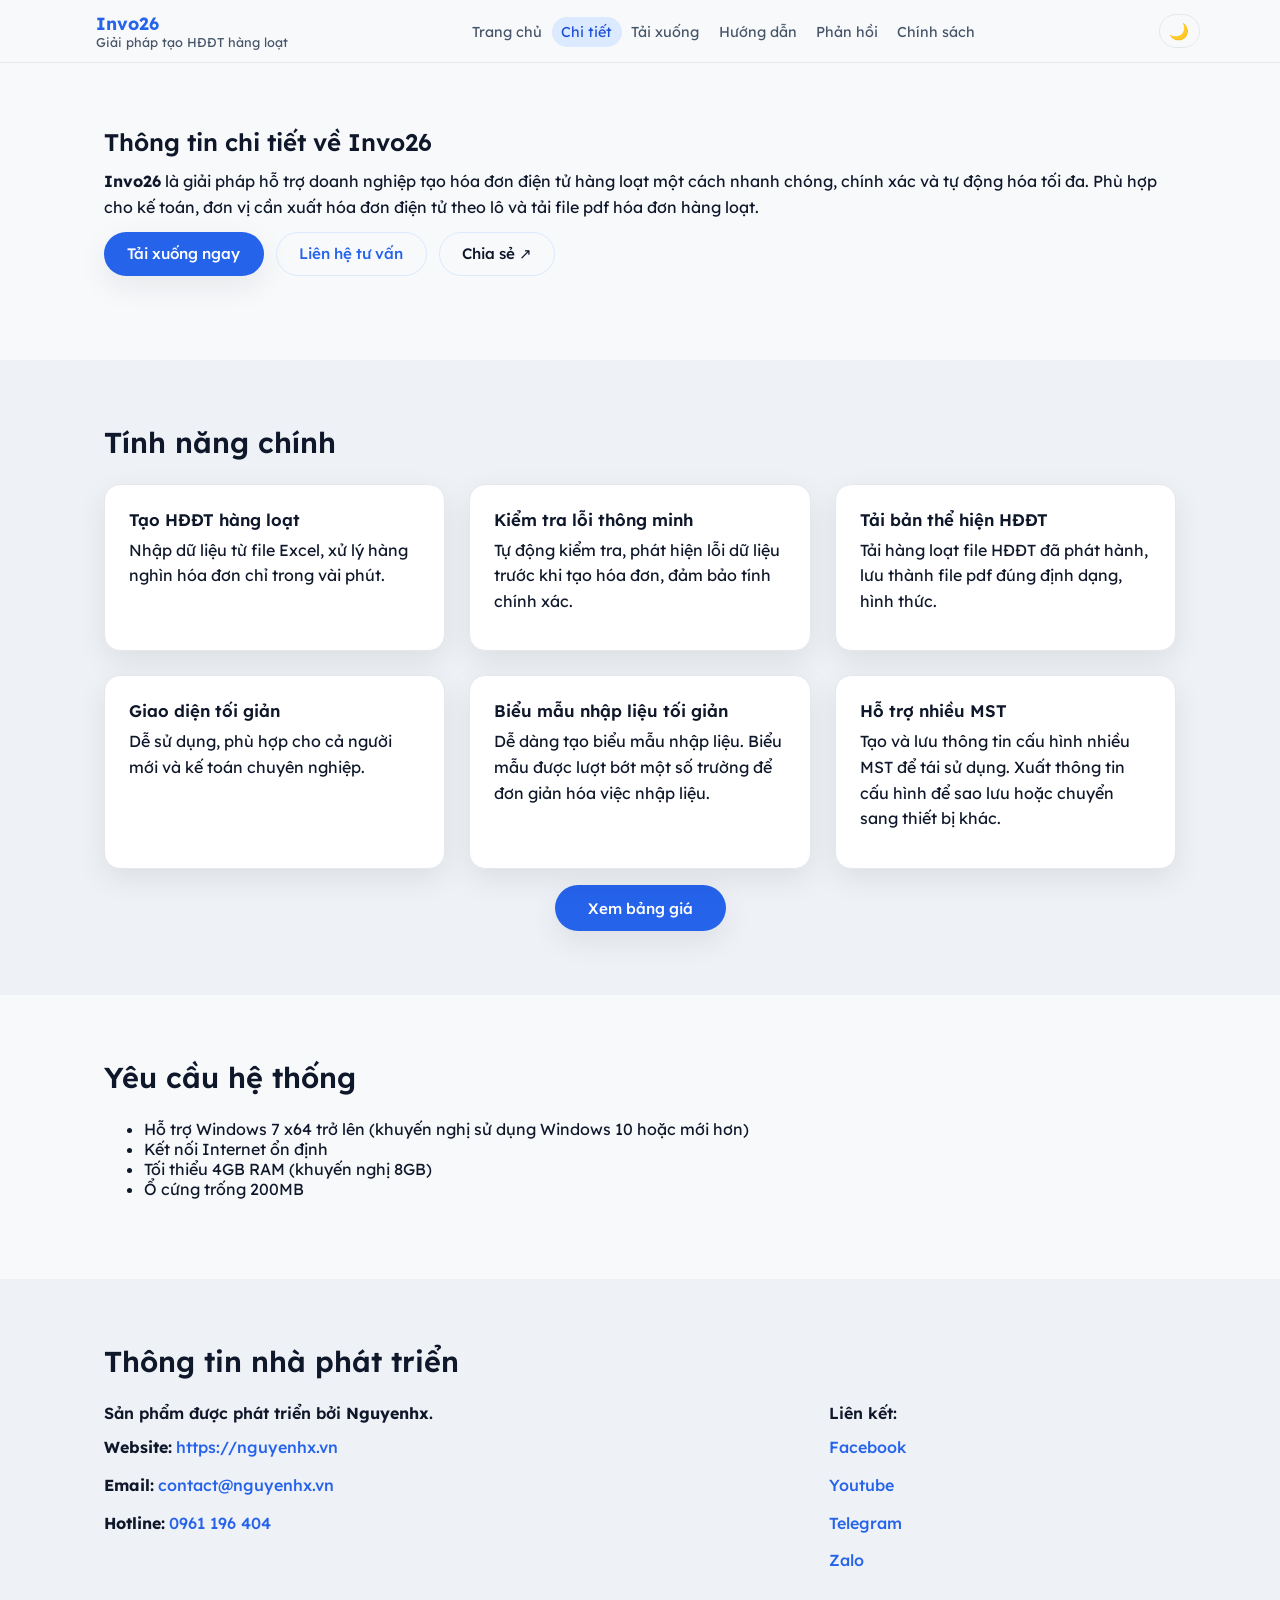
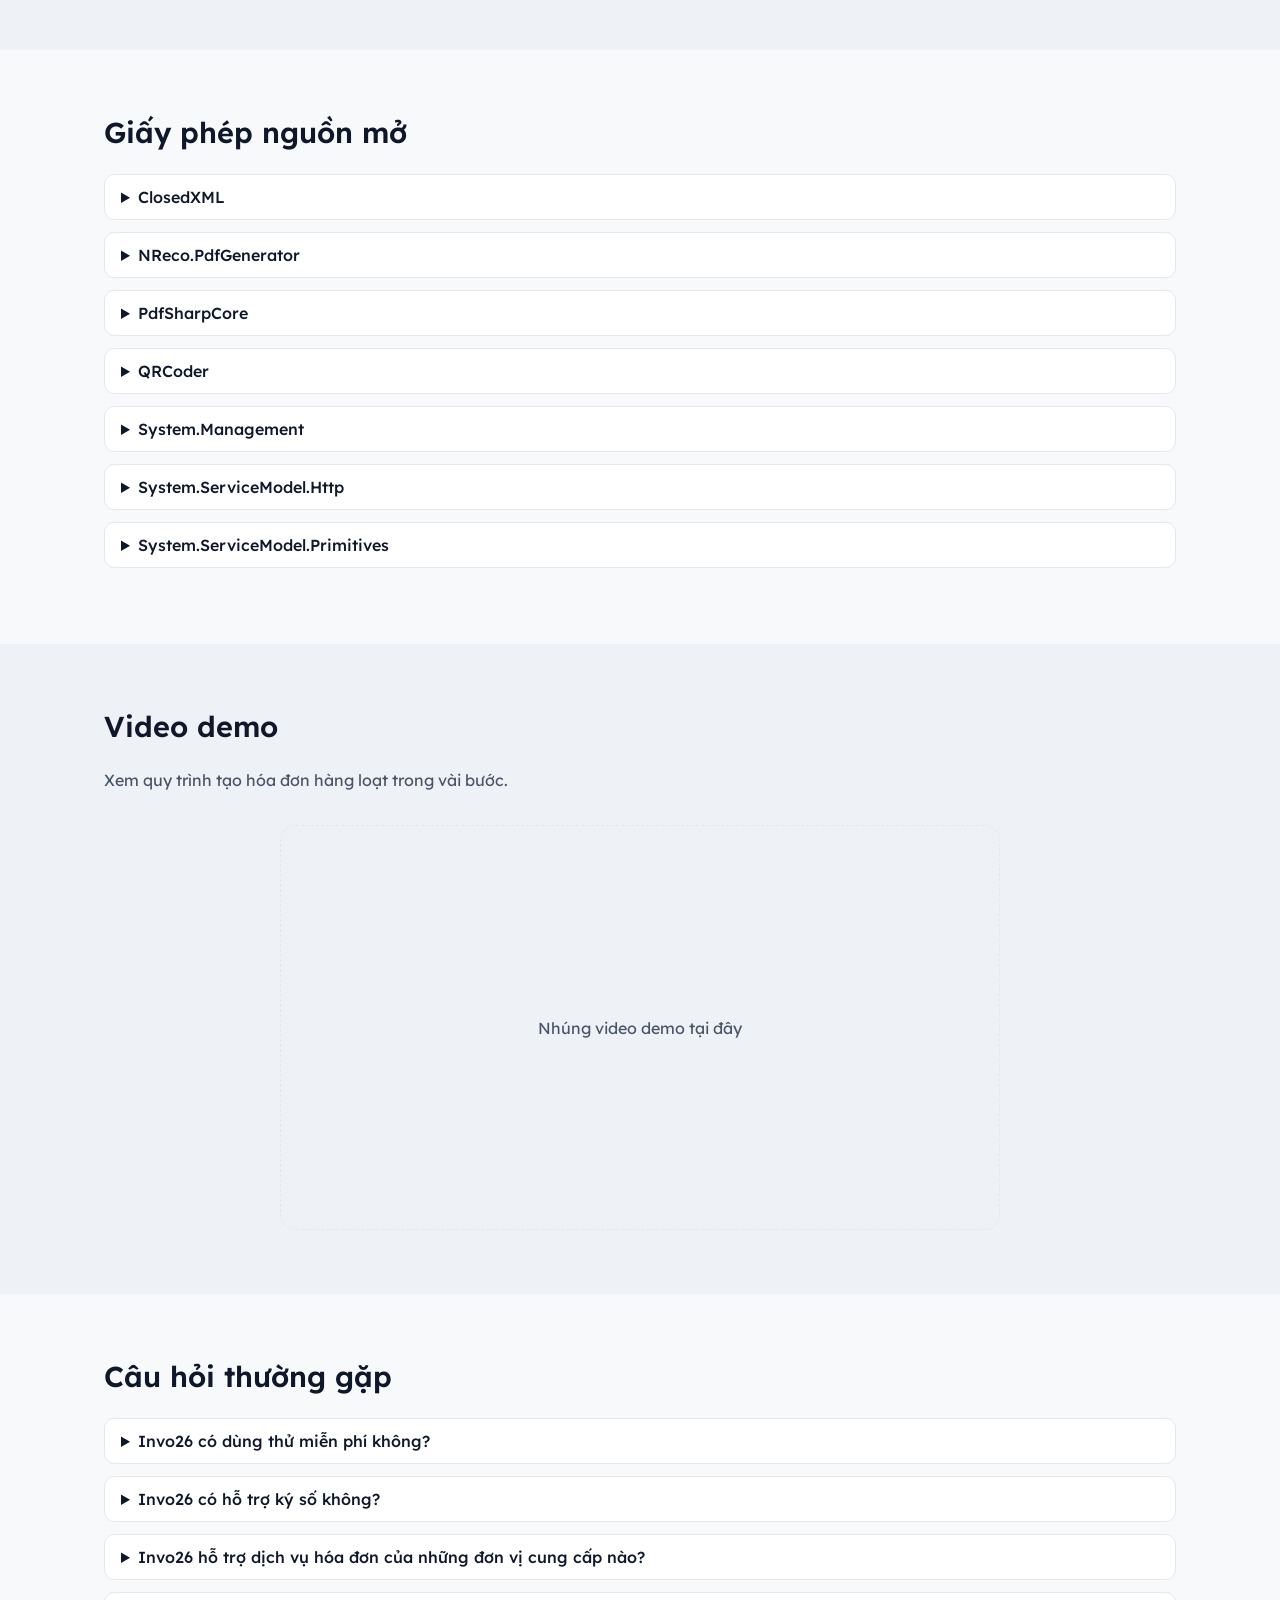
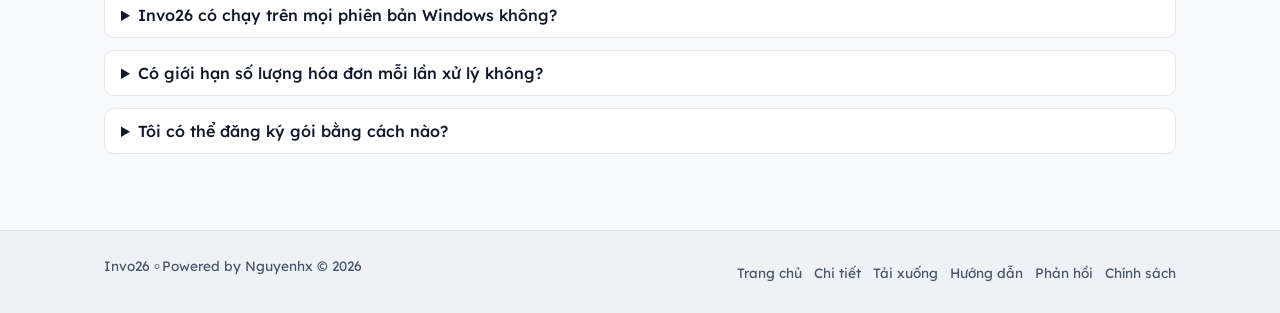
==== details/index.html @ e2d02f02 "update sites (preview)" ====
<!DOCTYPE html>
<html lang="vi">

<head>
    <meta charset="UTF-8" />
    <meta name="viewport" content="width=device-width, initial-scale=1.0" />
    <title>Chi tiết sản phẩm - Invo26</title>
    <meta name="description"
        content="Thông tin chi tiết về Invo26 - Giải pháp tạo hóa đơn điện tử hàng loạt. Nhập liệu ít, thao tác nhanh, kết quả đầy đủ.">

    <link rel="icon" type="image/svg+xml" href="../assets/img/favicon.svg">
    <link rel="apple-touch-icon" href="../assets/img/favicon.png"> <!--180-->
    <!--facebook-->
    <meta property="og:title" content="Chi tiết sản phẩm - Invo26">
    <meta property="og:description"
        content="Thông tin chi tiết về Invo26 - Giải pháp tạo hóa đơn điện tử hàng loạt. Nhập liệu ít, thao tác nhanh, kết quả đầy đủ.">
    <meta property="og:image" content="https://invo26.nguyenhx.vn/asset/img/thumbnail.png">
    <meta property="og:url" content="https://invo26.nguyenhx.vn/download">
    <meta property="og:type" content="website">
    <!--X-->
    <meta name="twitter:card" content="summary_large_image">
    <meta name="twitter:title" content="Chi tiết sản phẩm - Invo26">
    <meta name="twitter:description"
        content="Thông tin chi tiết về Invo26 - Giải pháp tạo hóa đơn điện tử hàng loạt. Nhập liệu ít, thao tác nhanh, kết quả đầy đủ.">
    <meta name="twitter:image" content="https://invo26.nguyenhx.vn/asset/img/thumbnail.png">

    <!-- CSS -->
    <link rel="stylesheet" href="../assets/css/theme.css" />
    <link rel="stylesheet" href="../assets/css/layout.css" />
    <link rel="stylesheet" href="../assets/css/header.css" />
    <link rel="stylesheet" href="../assets/css/footer.css" />
    <link rel="stylesheet" href="../assets/css/menu.css" />
    <link rel="stylesheet" href="../assets/css/style.css" />
    <link rel="stylesheet" href="../assets/css/responsive.css" />
</head>

<body class="theme-light">
    <div class="page-wrapper">

        <!-- Header -->
        <header class="site-header">
            <div class="container header-inner">
                <div class="logo">
                    <a href="/">
                        <span class="logo-mark">Invo26</span>
                        <span class="logo-sub">Giải pháp tạo HĐĐT hàng loạt</span>
                    </a>
                </div>

                <nav class="main-nav">
                    <ul>
                        <li><a href="/">Trang chủ</a></li>
                        <li><a class="active" href="/details/">Chi tiết</a></li>
                        <li><a href="/download/">Tải xuống</a></li>
                        <li><a href="/manual/">Hướng dẫn</a></li>
                        <li><a href="/feedback/">Phản hồi</a></li>
                        <li><a href="/privacy/">Chính sách</a></li>
                    </ul>
                </nav>

                <div class="header-actions">
                    <button id="themeToggle" class="btn-icon">🌙</button>
                    <button id="menuToggle" class="btn-icon menu-toggle">☰</button>
                </div>
            </div>

            <nav class="mobile-nav" id="mobileNav">
                <ul>
                    <li><a href="/">Trang chủ</a></li>
                    <li><a class="active" href="/details/">Chi tiết</a></li>
                    <li><a href="/download/">Tải xuống</a></li>
                    <li><a href="/manual/">Hướng dẫn</a></li>
                    <li><a href="/feedback/">Phản hồi</a></li>
                    <li><a href="/privacy/">Chính sách</a></li>
                </ul>
            </nav>
        </header>

        <!-- Main -->
        <main class="site-main">

            <!-- Giới thiệu -->
            <section class="section">
                <div class="container">
                    <h1>Thông tin chi tiết về Invo26</h1>
                    <p>
                        <strong>Invo26</strong> là giải pháp hỗ trợ doanh nghiệp tạo hóa đơn điện tử hàng loạt một cách
                        nhanh chóng, chính xác và tự động hóa tối đa. Phù hợp cho kế toán, đơn vị cần xuất hóa đơn điện
                        tử theo lô và tải file pdf hóa đơn hàng loạt.
                    </p>
                    <div class="hero-actions">
                        <a href="/download/" class="btn btn-primary">Tải xuống ngay</a>
                        <a href="https://zalo.me/0961196404" class="btn btn-outline" target="_blank" rel="noopener">
                            Liên hệ tư vấn
                        </a>
                        <a class="btn btn-outline" style="color: inherit" id="btn-share">Chia sẻ ↗</a>
                    </div>
                </div>
            </section>

            <!-- Tính năng chi tiết -->
            <section class="section section-alt">
                <div class="container">
                    <h2>Tính năng chính</h2>
                    <div class="feature-grid">
                        <div class="feature-item">
                            <h3>Tạo HĐĐT hàng loạt</h3>
                            <p>Nhập dữ liệu từ file Excel, xử lý hàng nghìn hóa đơn chỉ trong vài phút.</p>
                        </div>
                        <div class="feature-item">
                            <h3>Kiểm tra lỗi thông minh</h3>
                            <p>Tự động kiểm tra, phát hiện lỗi dữ liệu trước khi tạo hóa đơn, đảm bảo tính chính xác.
                            </p>
                        </div>
                        <div class="feature-item">
                            <h3>Tải bản thể hiện HĐĐT</h3>
                            <p>Tải hàng loạt file HĐĐT đã phát hành, lưu thành file pdf đúng định dạng, hình thức.</p>
                        </div>
                        <div class="feature-item">
                            <h3>Giao diện tối giản</h3>
                            <p>Dễ sử dụng, phù hợp cho cả người mới và kế toán chuyên nghiệp.</p>
                        </div>
                        <div class="feature-item">
                            <h3>Biểu mẫu nhập liệu tối giản</h3>
                            <p>Dễ dàng tạo biểu mẫu nhập liệu. Biểu mẫu được lượt bớt một số trường để đơn giản hóa việc
                                nhập liệu.</p>
                        </div>
                        <div class="feature-item">
                            <h3>Hỗ trợ nhiều MST</h3>
                            <p>Tạo và lưu thông tin cấu hình nhiều MST để tái sử dụng. Xuất thông tin cấu hình để sao
                                lưu hoặc chuyển sang thiết bị khác.</p>
                        </div>
                    </div>
                    <div class="cta-actions" style="margin-top: 1rem; width: 100%;">
                        <a href="/#price" class="btn btn-primary" style="margin: auto; display: block; width: fit-content; padding: .8rem 2rem;">Xem bảng giá</a>
                    </div>
                </div>
            </section>

            <!-- Yêu cầu hệ thống -->
            <section class="section">
                <div class="container">
                    <h2>Yêu cầu hệ thống</h2>
                    <ul>
                        <li>Hỗ trợ Windows 7 x64 trở lên (khuyến nghị sử dụng Windows 10 hoặc mới hơn)</li>
                        <li>Kết nối Internet ổn định</li>
                        <li>Tối thiểu 4GB RAM (khuyến nghị 8GB)</li>
                        <li>Ổ cứng trống 200MB</li>
                    </ul>
                </div>
            </section>

            <!-- Thông tin nhà phát hành -->
            <section class="section section-alt">
                <div class="container">
                    <h2>Thông tin nhà phát triển</h2>
                    <div class="flex-row-wrapper">
                        <div class="flex-2">
                            <h4>Sản phẩm được phát triển bởi <strong>Nguyenhx</strong>.</h4>
                            <p><strong>Website:</strong> <a href="https://nguyenhx.vn"
                                    class="link">https://nguyenhx.vn</a></p>
                            <p><strong>Email:</strong> <a href="mailto:contact@nguyenhx.vn"
                                    class="link">contact@nguyenhx.vn</a></p>
                            <p><strong>Hotline:</strong> <a href="tel:0961196404" class="link">0961 196 404</a></p>
                        </div>
                        <div class="flex-1">
                            <h4>Liên kết:</h4>
                            <p><a href="https://fb.me/61583719805842" class="link " target="_blank"
                                    rel="noopener">Facebook</a></p>
                            <p><a href="https://youtube.com/@unindev" class="link" target="_blank"
                                    rel="noopener">Youtube</a></p>
                            <p><a href="https://t.me/@unindev" class="link" target="_blank" rel="noopener">Telegram</a>
                            </p>
                            <p><a href="https://zalo.me/0961196404" class="link" target="_blank" rel="noopener">Zalo</a>
                            </p>
                        </div>
                    </div>
                </div>
            </section>

            <!-- Giấy phép -->
            <section class="section">
                <div class="container">
                    <h2>Giấy phép nguồn mở</h2>
                    <!-- <p>Invo26 sử dụng một số thư viện mã nguồn mở:</p>
                    <ul>
                        <li>Newtonsoft.Json</li>
                        <li>EPPlus / ClosedXML</li>
                        <li>RestSharp</li>
                        <li>Material Icons</li>
                    </ul>
                    <p>Toàn bộ thư viện tuân thủ giấy phép MIT / Apache / LGPL tương ứng.</p> -->
                    <div class="faq-list">
                        <details>
                            <summary>ClosedXML</summary>
                            <pre>MIT License

Copyright (c) 2016 ClosedXML

Permission is hereby granted, free of charge, to any person obtaining a copy
of this software and associated documentation files (the "Software"), to deal
in the Software without restriction, including without limitation the rights
to use, copy, modify, merge, publish, distribute, sublicense, and/or sell
copies of the Software, and to permit persons to whom the Software is
furnished to do so, subject to the following conditions:

The above copyright notice and this permission notice shall be included in all
copies or substantial portions of the Software.

THE SOFTWARE IS PROVIDED "AS IS", WITHOUT WARRANTY OF ANY KIND, EXPRESS OR
IMPLIED, INCLUDING BUT NOT LIMITED TO THE WARRANTIES OF MERCHANTABILITY,
FITNESS FOR A PARTICULAR PURPOSE AND NONINFRINGEMENT. IN NO EVENT SHALL THE
AUTHORS OR COPYRIGHT HOLDERS BE LIABLE FOR ANY CLAIM, DAMAGES OR OTHER
LIABILITY, WHETHER IN AN ACTION OF CONTRACT, TORT OR OTHERWISE, ARISING FROM,
OUT OF OR IN CONNECTION WITH THE SOFTWARE OR THE USE OR OTHER DEALINGS IN THE
SOFTWARE.
</pre>
                        </details>
                        <details>
                            <summary>NReco.PdfGenerator</summary>
                            <pre>License: <a href="https://www.nrecosite.com/pdf_generator_net.aspx" style="color: inherit; text-decoration: none;">https://www.nrecosite.com/pdf_generator_net.aspx</a></pre>
                        </details>
                        <details>
                            <summary>PdfSharpCore</summary>
                            <pre>MIT License
Copyright (c) 2005-2007 empira Software GmbH, Cologne (Germany)
Modified work Copyright (c) 2016 David Dunscombe
⁣ Permission is hereby granted, free of charge, to any person obtaining a copy of this software and associated documentation files (the "Software"), to deal in the Software without restriction, including without limitation the rights to use, copy, modify, merge, publish, distribute, sublicense, and/or sell copies of the Software, and to permit persons to whom the Software is furnished to do so, subject to the following conditions:
⁣ The above copyright notice and this permission notice shall be included in all copies or substantial portions of the Software.
⁣ THE SOFTWARE IS PROVIDED "AS IS", WITHOUT WARRANTY OF ANY KIND, EXPRESS OR IMPLIED, INCLUDING BUT NOT LIMITED TO THE WARRANTIES OF MERCHANTABILITY, FITNESS FOR A PARTICULAR PURPOSE AND NONINFRINGEMENT. IN NO EVENT SHALL THE AUTHORS OR COPYRIGHT HOLDERS BE LIABLE FOR ANY CLAIM, DAMAGES OR OTHER LIABILITY, WHETHER IN AN ACTION OF CONTRACT, TORT OR OTHERWISE, ARISING FROM, OUT OF OR IN CONNECTION WITH THE SOFTWARE OR THE USE OR OTHER DEALINGS IN THE SOFTWARE.
</pre>
                        </details>
                        <details>
                            <summary>QRCoder</summary>
                            <pre>The MIT License (MIT)

Copyright (c) 2013-2025 Raffael Herrmann
Copyright (c) 2024-2025 Shane Krueger

Permission is hereby granted, free of charge, to any person obtaining a copy of
this software and associated documentation files (the "Software"), to deal in
the Software without restriction, including without limitation the rights to
use, copy, modify, merge, publish, distribute, sublicense, and/or sell copies of
the Software, and to permit persons to whom the Software is furnished to do so,
subject to the following conditions:

The above copyright notice and this permission notice shall be included in all
copies or substantial portions of the Software.

THE SOFTWARE IS PROVIDED "AS IS", WITHOUT WARRANTY OF ANY KIND, EXPRESS OR
IMPLIED, INCLUDING BUT NOT LIMITED TO THE WARRANTIES OF MERCHANTABILITY, FITNESS
FOR A PARTICULAR PURPOSE AND NONINFRINGEMENT. IN NO EVENT SHALL THE AUTHORS OR
COPYRIGHT HOLDERS BE LIABLE FOR ANY CLAIM, DAMAGES OR OTHER LIABILITY, WHETHER
IN AN ACTION OF CONTRACT, TORT OR OTHERWISE, ARISING FROM, OUT OF OR IN
CONNECTION WITH THE SOFTWARE OR THE USE OR OTHER DEALINGS IN THE SOFTWARE.
</pre>
                        </details>
                        <details>
                            <summary>System.Management</summary>
                            <pre>The MIT License (MIT)

Copyright (c) .NET Foundation and Contributors

All rights reserved.

Permission is hereby granted, free of charge, to any person obtaining a copy
of this software and associated documentation files (the "Software"), to deal
in the Software without restriction, including without limitation the rights
to use, copy, modify, merge, publish, distribute, sublicense, and/or sell
copies of the Software, and to permit persons to whom the Software is
furnished to do so, subject to the following conditions:

The above copyright notice and this permission notice shall be included in all
copies or substantial portions of the Software.

THE SOFTWARE IS PROVIDED "AS IS", WITHOUT WARRANTY OF ANY KIND, EXPRESS OR
IMPLIED, INCLUDING BUT NOT LIMITED TO THE WARRANTIES OF MERCHANTABILITY,
FITNESS FOR A PARTICULAR PURPOSE AND NONINFRINGEMENT. IN NO EVENT SHALL THE
AUTHORS OR COPYRIGHT HOLDERS BE LIABLE FOR ANY CLAIM, DAMAGES OR OTHER
LIABILITY, WHETHER IN AN ACTION OF CONTRACT, TORT OR OTHERWISE, ARISING FROM,
OUT OF OR IN CONNECTION WITH THE SOFTWARE OR THE USE OR OTHER DEALINGS IN THE
SOFTWARE.
</pre>
                        </details>
                        <details>
                            <summary>System.ServiceModel.Http</summary>
                            <pre>The MIT License (MIT)

Copyright (c) .NET Foundation and Contributors

All rights reserved.

Permission is hereby granted, free of charge, to any person obtaining a copy
of this software and associated documentation files (the "Software"), to deal
in the Software without restriction, including without limitation the rights
to use, copy, modify, merge, publish, distribute, sublicense, and/or sell
copies of the Software, and to permit persons to whom the Software is
furnished to do so, subject to the following conditions:

The above copyright notice and this permission notice shall be included in all
copies or substantial portions of the Software.

THE SOFTWARE IS PROVIDED "AS IS", WITHOUT WARRANTY OF ANY KIND, EXPRESS OR
IMPLIED, INCLUDING BUT NOT LIMITED TO THE WARRANTIES OF MERCHANTABILITY,
FITNESS FOR A PARTICULAR PURPOSE AND NONINFRINGEMENT. IN NO EVENT SHALL THE
AUTHORS OR COPYRIGHT HOLDERS BE LIABLE FOR ANY CLAIM, DAMAGES OR OTHER
LIABILITY, WHETHER IN AN ACTION OF CONTRACT, TORT OR OTHERWISE, ARISING FROM,
OUT OF OR IN CONNECTION WITH THE SOFTWARE OR THE USE OR OTHER DEALINGS IN THE
SOFTWARE.
</pre>
                        </details>
                        <details>
                            <summary>System.ServiceModel.Primitives</summary>
                            <pre>The MIT License (MIT)

Copyright (c) .NET Foundation and Contributors

All rights reserved.

Permission is hereby granted, free of charge, to any person obtaining a copy
of this software and associated documentation files (the "Software"), to deal
in the Software without restriction, including without limitation the rights
to use, copy, modify, merge, publish, distribute, sublicense, and/or sell
copies of the Software, and to permit persons to whom the Software is
furnished to do so, subject to the following conditions:

The above copyright notice and this permission notice shall be included in all
copies or substantial portions of the Software.

THE SOFTWARE IS PROVIDED "AS IS", WITHOUT WARRANTY OF ANY KIND, EXPRESS OR
IMPLIED, INCLUDING BUT NOT LIMITED TO THE WARRANTIES OF MERCHANTABILITY,
FITNESS FOR A PARTICULAR PURPOSE AND NONINFRINGEMENT. IN NO EVENT SHALL THE
AUTHORS OR COPYRIGHT HOLDERS BE LIABLE FOR ANY CLAIM, DAMAGES OR OTHER
LIABILITY, WHETHER IN AN ACTION OF CONTRACT, TORT OR OTHERWISE, ARISING FROM,
OUT OF OR IN CONNECTION WITH THE SOFTWARE OR THE USE OR OTHER DEALINGS IN THE
SOFTWARE.
</pre>
                        </details>
                    </div>
                </div>
            </section>

            <!-- Video demo -->
            <section class="section section-alt">
                <div class="container">
                    <h2>Video demo</h2>
                    <p class="section-intro">Xem quy trình tạo hóa đơn hàng loạt trong vài bước.</p>
                    <div class="video-placeholder">
                        <div class="video-frame">
                            <span>Nhúng video demo tại đây</span>
                        </div>
                    </div>
                </div>
            </section>

            <!-- FAQ -->
            <section class="section">
                <div class="container">
                    <h2>Câu hỏi thường gặp</h2>
                    <div class="faq-list">
                        <details>
                            <summary>Invo26 có dùng thử miễn phí không?</summary>
                            <p>Người dùng được dùng thử miễn phí với đầy đủ chức năng trong 5 ngày kể từ ngày đăng ký.
                                Sau thời gian trên nếu chưa kích hoạt thì phần mềm sẽ tạm khóa đến khi kích hoạt thành
                                công.</p>
                        </details>
                        <details>
                            <summary>Invo26 có hỗ trợ ký số không?</summary>
                            <p>Không, Invo26 không hỗ trợ ký số.</p>
                        </details>
                        <details>
                            <summary>Invo26 hỗ trợ dịch vụ hóa đơn của những đơn vị cung cấp nào?</summary>
                            <p>Hiện tại, Invo26 chỉ hỗ trợ tạo và tải hóa đơn điện tử từ dịch vụ HĐĐT của VNPT.</p>
                        </details>
                        <details>
                            <summary>Invo26 có chạy trên mọi phiên bản Windows không?</summary>
                            <p>Invo26 chạy được trên hệ điều hành Windows 64 bit từ Windows 7 trở lên. Tuy nhiên, khuyến
                                nghị chạy trên Windows 10 trở lên để đảm bảo hiệu năng và bảo mật.</p>
                        </details>
                        <details>
                            <summary>Có giới hạn số lượng hóa đơn mỗi lần xử lý không?</summary>
                            <p>Về lý thuyết không giới hạn, nhưng nên tối ưu theo cấu hình máy và nhu cầu thực tế.</p>
                        </details>
                        <details>
                            <summary>Tôi có thể đăng ký gói bằng cách nào?</summary>
                            <p>Người dùng tải phần mềm về máy tính, tại lần chạy đầu tiên nếu thiết bị chưa được kích
                                hoạt, phần mềm sẽ hiển thị giao diện đăng ký. Ngoài ra, khách hàng có thể liên hệ trực
                                tiếp nhà phát triển để được tư vấn và đăng ký trực tiếp.</p>
                        </details>
                    </div>
                </div>
            </section>

            <!-- Tài nguyên -->
            <!-- <section class="section section-alt">
                <div class="container">
                    <h2>Tài nguyên</h2>
                    <div class="resource-grid">
                        <div class="resource-item">
                            <h3>File Excel mẫu</h3><a href="#" class="link">Tải xuống</a>
                        </div>
                        <div class="resource-item">
                            <h3>Tài liệu API</h3><a href="#" class="link">Xem tài liệu</a>
                        </div>
                        <div class="resource-item">
                            <h3>Hướng dẫn cài đặt</h3><a href="/manual/" class="link">Xem hướng dẫn</a>
                        </div>
                    </div>
                </div>
            </section> -->

        </main>

        <!-- Footer -->
        <footer class="site-footer">
            <div class="container footer-inner">
                <div class="footer-left">
                    <p>Invo26 ৹ Powered by Nguyenhx &copy; 2026<span id="year"></span></p>
                </div>
                <div class="footer-nav">
                    <a href="/">Trang chủ</a>
                    <a href="/details/">Chi tiết</a>
                    <a href="/download/">Tải xuống</a>
                    <a href="/manual/">Hướng dẫn</a>
                    <a href="/feedback/">Phản hồi</a>
                    <a href="/privacy/">Chính sách</a>
                </div>
            </div>
        </footer>

    </div>

    <!-- JS -->
    <script src="../assets/js/theme.js"></script>
    <script src="../assets/js/menu.js"></script>
    <script src="../assets/js/main.js"></script>
</body>

</html>
---- assets/css/theme.css ----
@charset "UTF-8";
@import url('https://fonts.googleapis.com/css2?family=Lexend:wght@100..900&display=swap');
@font-face {
    font-family: Lexend;
    src: url("../fonts/Lexend-VariableFont_wght.ttf") format("truetype");
}

*,
*::after,
*::before{
    box-sizing: border-box;
}

:root {
    --font-family-base: "Lexend", sans-serif;

    /* --color-bg: #ffffff;
    --color-bg-alt: #f5f7fb; */
    --color-bg-elevated: #ffffff;

    --color-bg: #f8f9fb;
    /* sáng nhưng không trắng gắt */
    --color-bg-alt: #eef1f5;
    /* nền section nhẹ hơn */
    --color-text: #0f172a;
    /* đậm hơn chút */
    --color-text-muted: #475569;
    /* tối hơn để dễ đọc */

    --color-primary: #2563eb;
    --color-primary-soft: #dbeafe;
    --color-primary-strong: #1d4ed8;

    --color-border: #e5e7eb;

    --shadow-soft: 0 10px 30px rgba(15, 23, 42, 0.08);
    --radius-lg: 16px;
    --radius-md: 10px;
    --radius-sm: 6px;

    --transition-fast: 0.2s ease;
}

/* Dark mode */
body.theme-dark {
    --color-bg: #333;
    /* nền chính */
    --color-bg-alt: #3d3d3d;
    /* nền section */
    --color-bg-elevated: #444;
    /* card, box */
    --color-text: #f1f5f9;
    /* chữ sáng */
    --color-text-muted: #cbd5e1;
    /* chữ phụ */
    --color-border: #555;
    /* viền */

    --color-primary: #60a5fa;
    --color-primary-soft: #1d283a;
    --color-primary-strong: #3b82f6;

    /* --color-border: #1f2937; */

    background-color: var(--color-bg);
    color: var(--color-text);
}

body {
    background-color: var(--color-bg);
    color: var(--color-text);
    font-family: var(--font-family-base);
    margin: 0;
    padding: 0;
    -webkit-font-smoothing: antialiased;
}
---- assets/css/layout.css ----
*,
*::before,
*::after {
    box-sizing: border-box;
}

html, body {
    height: 100%;
}

.page-wrapper {
    min-height: 100vh;
    display: flex;
    flex-direction: column;
}

.site-main {
    flex: 1;
}

.container {
    width: 100%;
    max-width: 1120px;
    margin: 0 auto;
    padding: 0 1.5rem;
}

.flex-row-wrapper{
    display: flex;
    justify-content: space-between;
    gap: 2rem;
    flex-wrap: wrap; 

    & > div.flex-2{
        flex: 2;
        min-width: fit-content;
        white-space: nowrap;
    }
    & > div.flex-1{
        flex: 1;
        min-width: fit-content;
        white-space: nowrap;
    }
}

.section {
    padding: 4rem 0;
    
}

.section-alt {
    padding: 4rem 0;
    background-color: var(--color-bg-alt);
}

.section h2 {
    font-size: 1.8rem;
    margin-bottom: 1.5rem;
}

.section-intro {
    max-width: 640px;
    color: var(--color-text-muted);
    margin-bottom: 2rem;
}

/* Typography */
h1, h2, h3, h4 {
    margin: 0 0 0.75rem;
    font-weight: 600;
}

p {
    margin: 0 0 0.75rem;
    line-height: 1.6;
    word-wrap: break-word;
}

p.checksum{
    font-size: smaller;
    margin: 0.75rem 0 0 0;
    opacity: .8;
}

/* Buttons */
.btn {
    display: inline-flex;
    align-items: center;
    justify-content: center;
    padding: 0.7rem 1.4rem;
    border-radius: 999px;
    border: 1px solid transparent;
    font-size: 0.95rem;
    font-weight: 500;
    cursor: pointer;
    text-decoration: none;
    transition: background-color var(--transition-fast), color var(--transition-fast), border-color var(--transition-fast), transform var(--transition-fast), box-shadow var(--transition-fast);
}

.btn-primary {
    background-color: var(--color-primary);
    color: #ffffff;
    box-shadow: var(--shadow-soft);
}

.btn-primary:hover {
    background-color: var(--color-primary-strong);
    transform: translateY(-1px);
}

.btn-outline {
    background-color: transparent;
    color: var(--color-primary);
    border-color: var(--color-primary-soft);
}

.btn-outline:hover {
    background-color: var(--color-primary-soft);
}

.btn-icon {
    border-radius: 999px;
    border: 1px solid var(--color-border);
    background-color: transparent;
    padding: 0.4rem 0.6rem;
    cursor: pointer;
    font-size: 1rem;
}

/* Cards / grid */
.feature-grid,
.resource-grid {
    display: grid;
    grid-template-columns: repeat(3, minmax(0, 1fr));
    gap: 1.5rem;
}

.feature-item,
.resource-item {
    background-color: var(--color-bg-elevated);
    border-radius: var(--radius-lg);
    padding: 1.5rem;
    border: 1px solid var(--color-border);
    box-shadow: var(--shadow-soft);
}

.feature-item h3,
.resource-item h3 {
    font-size: 1.05rem;
    margin-bottom: 0.5rem;
}

.link {
    color: var(--color-primary);
    text-decoration: none;
    font-weight: 500;
}

.link:hover {
    text-decoration: underline;
}

/* Table */
.table-wrapper {
    overflow-x: auto;
}

.compare-table {
    width: 100%;
    border-collapse: collapse;
    font-size: 0.95rem;
}

.compare-table th,
.compare-table td {
    padding: 0.75rem 0.9rem;
    border-bottom: 1px solid var(--color-border);
    text-align: left;
}

.compare-table thead {
    background-color: var(--color-primary-soft);
}

.compare-table th {
    font-weight: 600;
}

/* FAQ */
.faq-list details {
    border-radius: var(--radius-md);
    border: 1px solid var(--color-border);
    padding: 0.75rem 1rem;
    margin-bottom: 0.75rem;
    background-color: var(--color-bg-elevated);
}

.faq-list summary {
    cursor: pointer;
    font-weight: 500;
}

.faq-list p {
    margin-top: 0.5rem;
    color: var(--color-text-muted);
}

.faq-list pre{
    width: 100%;
    white-space: pre-wrap;
}

/* Video placeholder */
.video-placeholder {
    display: flex;
    justify-content: center;
}

.video-frame {
    width: 100%;
    max-width: 720px;
    aspect-ratio: 16 / 9;
    border-radius: var(--radius-lg);
    border: 1px dashed var(--color-border);
    display: flex;
    align-items: center;
    justify-content: center;
    color: var(--color-text-muted);
}

/* CTA */
.section-cta {
    background: linear-gradient(135deg, var(--color-primary), var(--color-primary-strong));
    color: #ffffff;
}

.section-cta .cta-inner {
    display: flex;
    align-items: center;
    justify-content: space-between;
    gap: 1.5rem;
}

.section-cta .cta-actions{
    display: flex;
    gap: 1rem;
    flex-wrap: wrap;
}

.section-cta .cta-actions .btn{
    word-spacing: nowrap;
    min-width: fit-content;
    flex: 1;
    
}

.section-cta .btn-outline {
    border-color: #ffffff;
    color: #ffffff;

}

.section-cta .btn-outline:hover {
    background-color: rgba(255, 255, 255, 0.12);

}
---- assets/css/header.css ----
.site-header {
    position: sticky;
    top: 0;
    z-index: 20;
    backdrop-filter: blur(12px);
    background-color: color-mix(in srgb, var(--color-bg) 88%, transparent);
    border-bottom: 1px solid var(--color-border);
}

.header-inner {
    display: flex;
    align-items: center;
    justify-content: space-between;
    padding: 0.75rem 0;
    gap: 1rem;
}

.logo a {
    text-decoration: none;
    display: flex;
    flex-direction: column;
    padding-left: 1rem;
}

.logo-mark {
    font-weight: 700;
    font-size: 1.1rem;
    color: var(--color-primary);
}

.logo-sub {
    font-size: 0.8rem;
    color: var(--color-text-muted);
}

.main-nav ul {
    display: flex;
    align-items: center;
    /* gap: 1rem; */
    list-style: none;
    margin: 0;
    padding: 0;
}

.main-nav a {
    text-decoration: none;
    color: var(--color-text-muted);
    font-size: 0.9rem;
    padding: 0.35rem 0.6rem;
    border-radius: 999px;
    transition: background-color var(--transition-fast), color var(--transition-fast);
}

.main-nav a:hover {
    background-color: var(--color-primary-soft);
    color: var(--color-primary-strong);
}

.header-actions {
    display: flex;
    align-items: center;
    gap: 0.5rem;
}

.menu-toggle {
    display: none;
}

/* Mobile nav */
.mobile-nav {
    display: none;
    border-top: 1px solid var(--color-border);
    background-color: var(--color-bg);
}

.mobile-nav ul {
    list-style: none;
    margin: 0;
    padding: 0.5rem 1.5rem 1rem;
}

.mobile-nav li {
    margin-bottom: 0.25rem;
}

.mobile-nav a {
    display: block;
    padding: 0.4rem 0;
    text-decoration: none;
    color: var(--color-text-muted);
}
---- assets/css/footer.css ----
.site-footer {
    border-top: 1px solid var(--color-border);
    padding: 1.5rem 0;
    background-color: var(--color-bg-alt);
}

.footer-inner {
    display: flex;
    align-items: center;
    justify-content: space-between;
    gap: 1rem;
    font-size: 0.85rem;
}

.footer-left {
    color: var(--color-text-muted);
    
}



.footer-nav {
    display: flex;
    flex-wrap: wrap;
    gap: 0.75rem;
}

.footer-nav a {
    text-decoration: none;
    color: var(--color-text-muted);
}

.footer-nav a:hover {
    color: var(--color-primary);
}
---- assets/css/menu.css ----
/* Có thể mở rộng thêm trạng thái active, highlight trang hiện tại */
.main-nav a.active,
.mobile-nav a.active {
    color: var(--color-primary-strong);
    background-color: var(--color-primary-soft);
}
---- assets/css/style.css ----
/* Hero */
.hero {
    padding: 4rem 0 3rem;
}

.hero-inner {
    display: grid;
    grid-template-columns: minmax(0, 1.4fr) minmax(0, 1fr);
    gap: 2.5rem;
    align-items: center;
}

.hero-content h1 {
    font-size: 2.1rem;
    margin-bottom: 1rem;
}

.hero-subtitle {
    color: var(--color-text-muted);
    max-width: 520px;
    margin-bottom: 1.5rem;
}

.hero-actions {
    display: flex;
    flex-wrap: wrap;
    gap: 0.75rem;
    margin-bottom: 1.25rem;
}

.hero-highlights {
    list-style: none;
    padding: 0;
    margin: 0;
    color: var(--color-text-muted);
    font-size: 0.9rem;
}

.hero-highlights li::before {
    content: "• ";
    color: var(--color-primary);
}

.hero-media .hero-placeholder {
    border-radius: var(--radius-lg);
    padding: calc(var(--radius-lg)/2);
    border: 1px dashed var(--color-border);
    /* min-height: 220px; */
    display: flex;
    align-items: center;
    justify-content: center;
    color: var(--color-text-muted);
    box-shadow: var(--shadow-soft);
    background-color: var(--color-bg-elevated);
    /* background-image: url("../img/thumbnail.png");
    background-position: center;
    background-repeat: no-repeat;
    background-size: contain;
    background-attachment:local; */
}

.hero-placeholder>img{
    height: 100%;
    width: 100%;
    border-radius: calc(var(--radius-lg)/2);
    
}

/* Resource grid spacing tweak */
.resource-grid {
    margin-top: 1rem;
}
---- assets/css/responsive.css ----
@media (max-width: 960px) {
    .hero-inner {
        grid-template-columns: minmax(0, 1fr);
    }

    .section-cta .cta-inner {
        flex-direction: column;
        align-items: flex-start;
    }

    .feature-grid,
    .resource-grid {
        grid-template-columns: repeat(2, minmax(0, 1fr));
    }
}

@media (max-width: 900px) {
    .manual-layout {
        flex-direction: column;
    }

    .manual-sidebar {
        width: 100%;
        position: relative;
        top: 0;
    }
}

@media (max-width: 800px) {
    .header-inner {
        padding: 0.6rem 0;
    }

    .main-nav {
        display: none;
    }

    .menu-toggle {
        display: inline-flex;
    }

    .mobile-nav {
        display: none;
    }

    .mobile-nav.open {
        display: block;
    }

    .feature-grid,
    .resource-grid {
        grid-template-columns: minmax(0, 1fr);
    }

    .footer-inner {
        flex-direction: column;
        align-items: flex-start;
    }
}
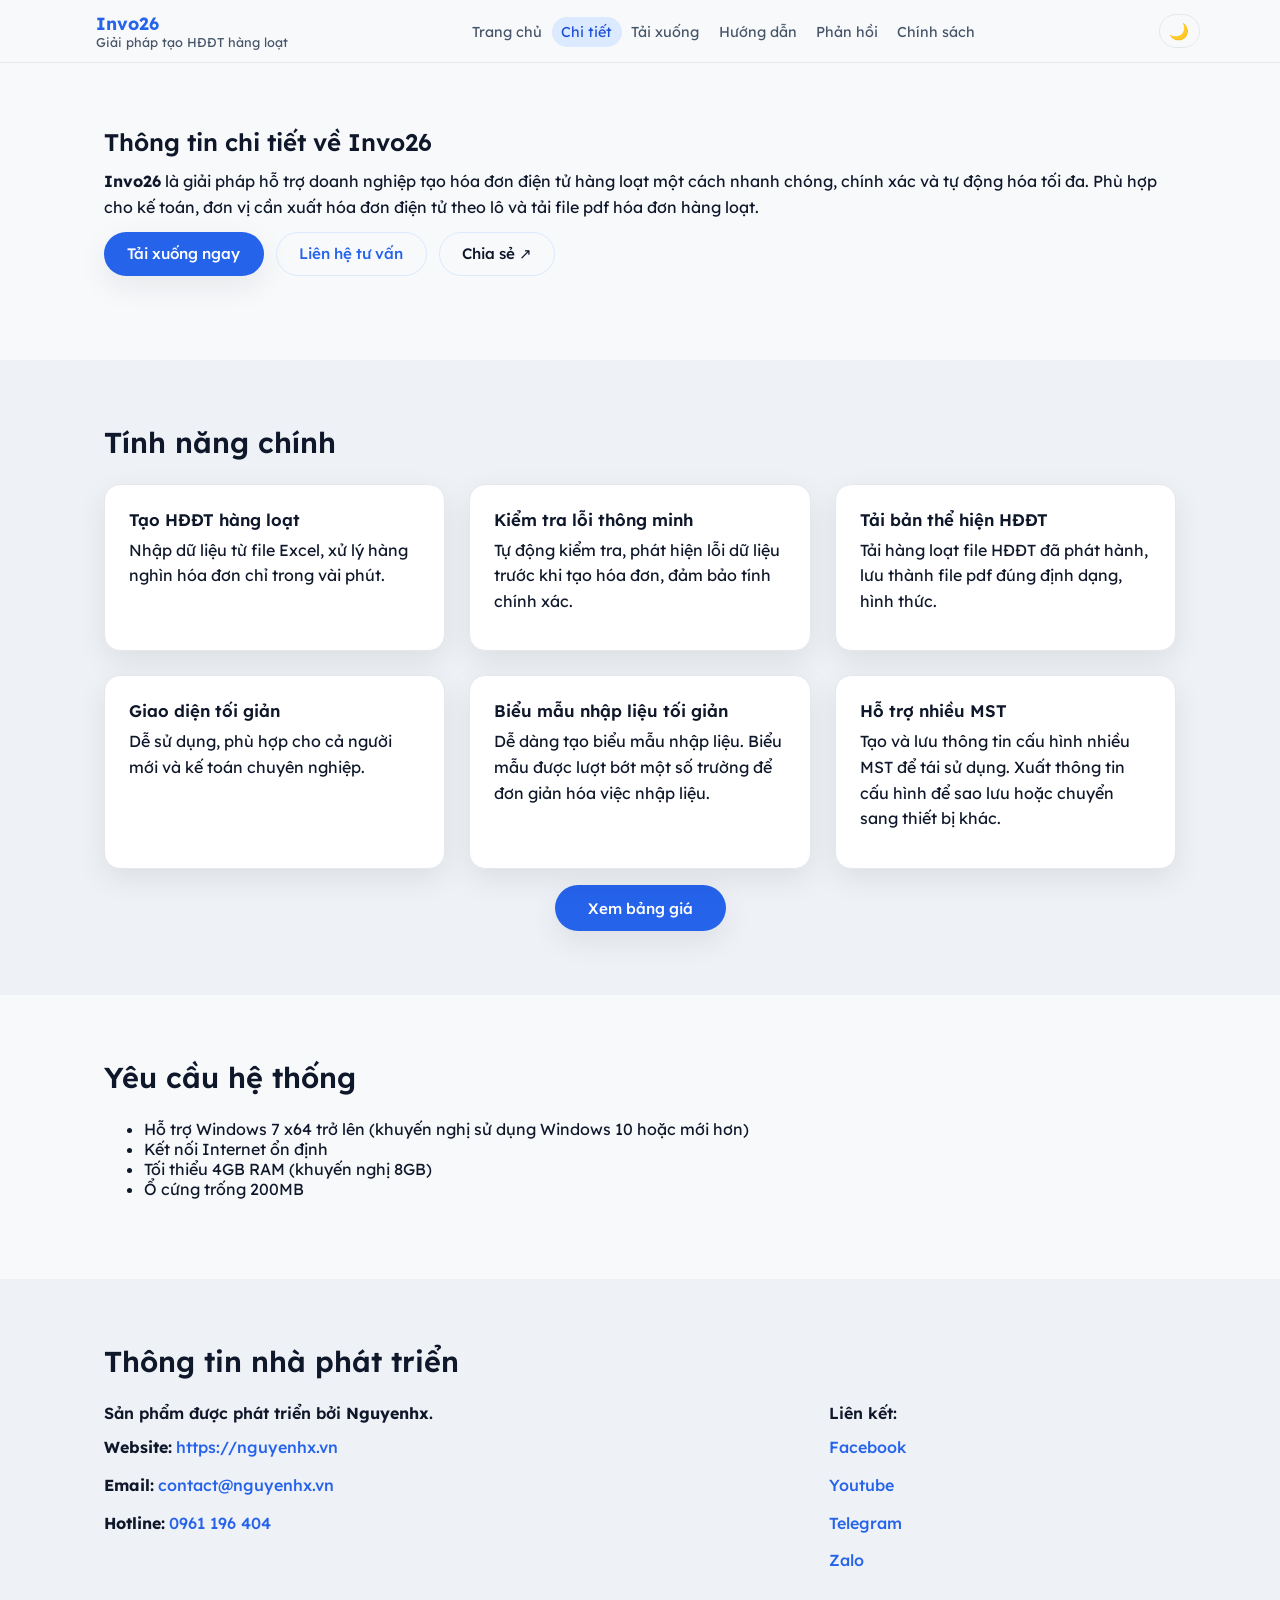
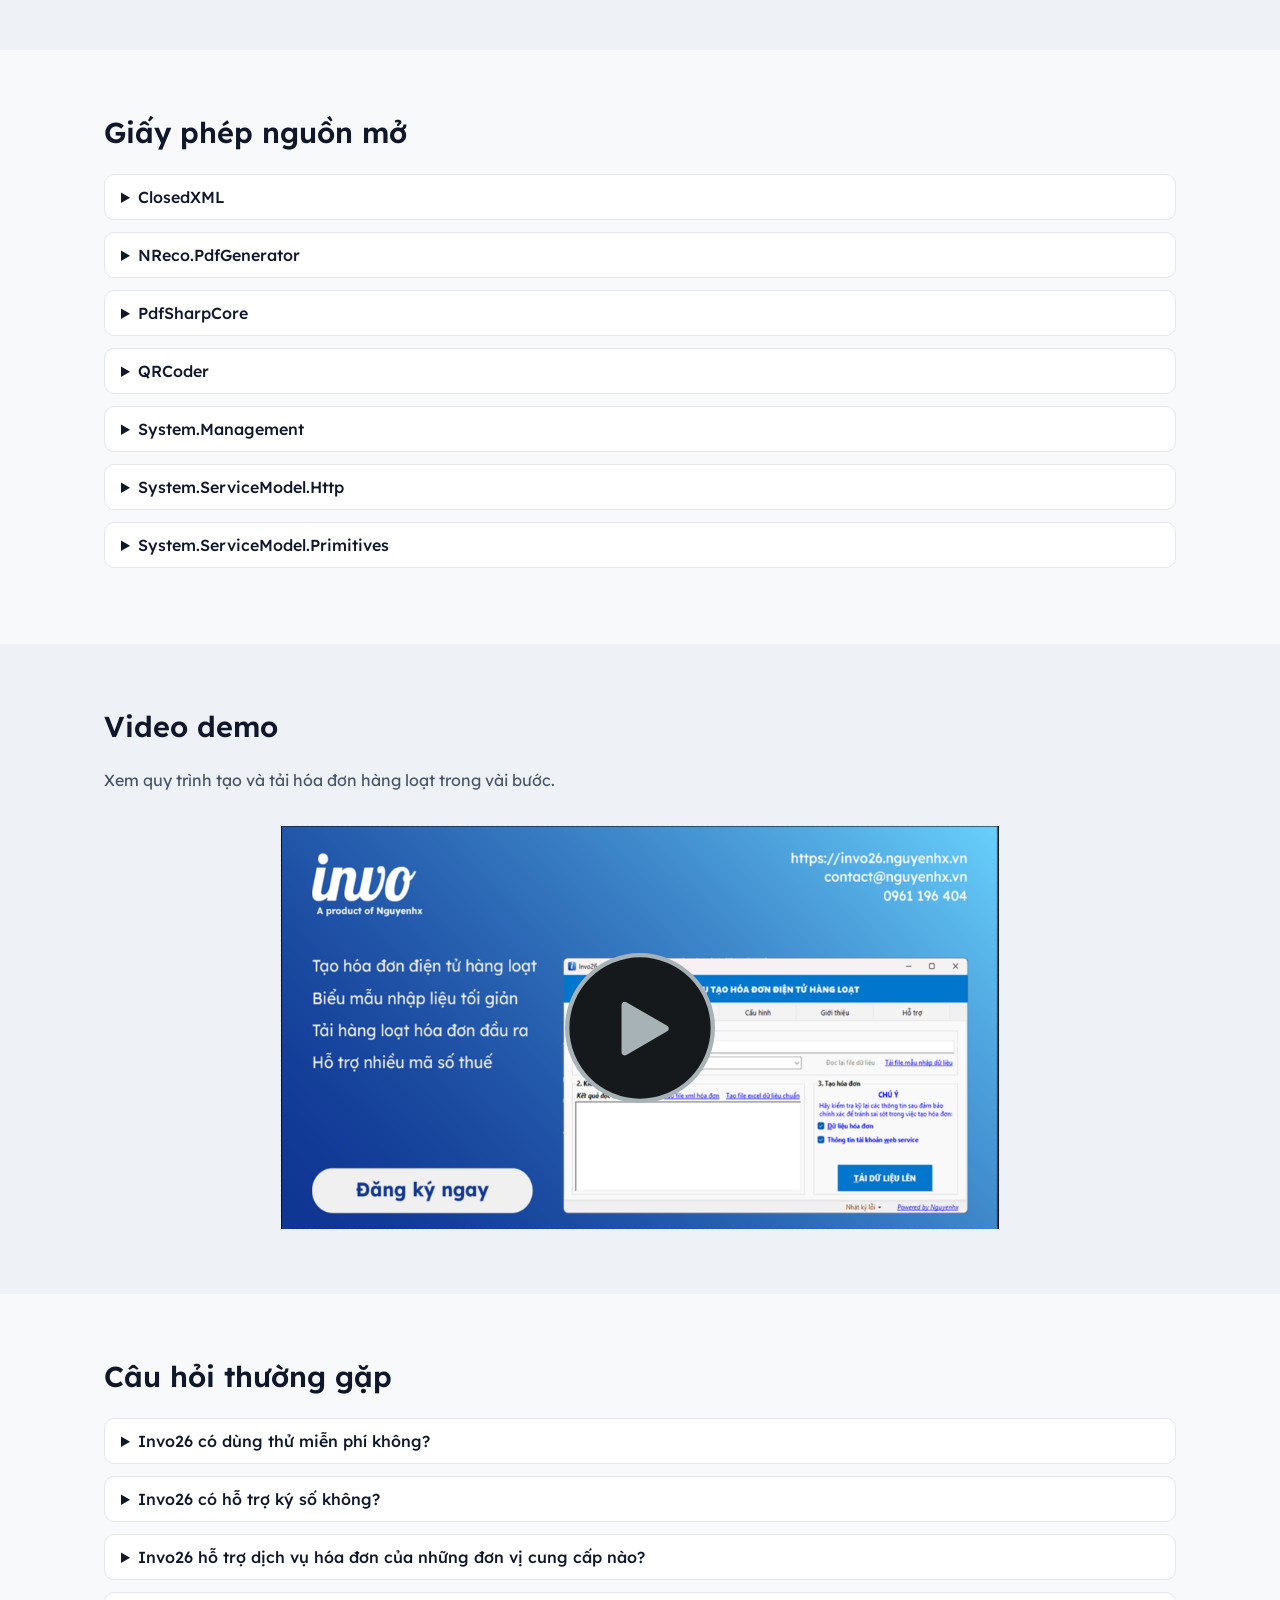
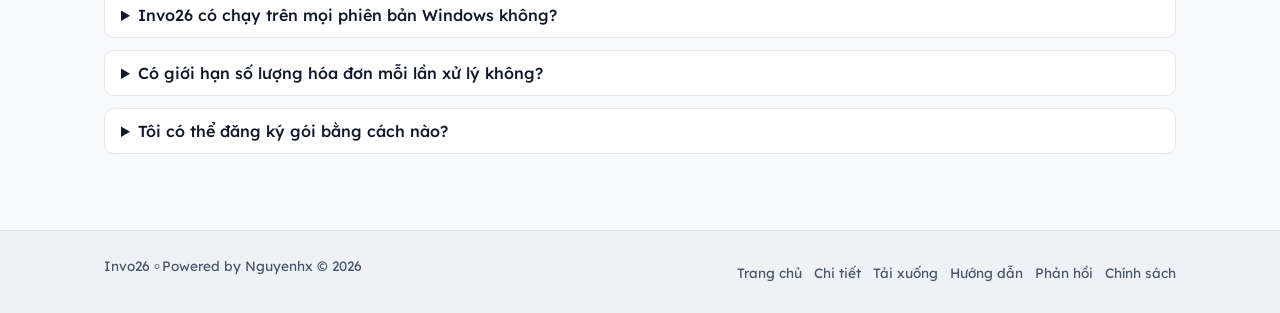
==== commit 73d56a25: "2026.05.25. Thêm video hướng dẫn" ====
--- a/details/index.html
+++ b/details/index.html
@@ -14,7 +14,7 @@
     <meta property="og:title" content="Chi tiết sản phẩm - Invo26">
     <meta property="og:description"
         content="Thông tin chi tiết về Invo26 - Giải pháp tạo hóa đơn điện tử hàng loạt. Nhập liệu ít, thao tác nhanh, kết quả đầy đủ.">
-    <meta property="og:image" content="https://invo26.nguyenhx.vn/asset/img/thumbnail.png">
+    <meta property="og:image" content="https://invo26.nguyenhx.vn/assets/img/thumbnail.png">
     <meta property="og:url" content="https://invo26.nguyenhx.vn/download">
     <meta property="og:type" content="website">
     <!--X-->
@@ -22,7 +22,7 @@
     <meta name="twitter:title" content="Chi tiết sản phẩm - Invo26">
     <meta name="twitter:description"
         content="Thông tin chi tiết về Invo26 - Giải pháp tạo hóa đơn điện tử hàng loạt. Nhập liệu ít, thao tác nhanh, kết quả đầy đủ.">
-    <meta name="twitter:image" content="https://invo26.nguyenhx.vn/asset/img/thumbnail.png">
+    <meta name="twitter:image" content="https://invo26.nguyenhx.vn/assets/img/thumbnail.png">
 
     <!-- CSS -->
     <link rel="stylesheet" href="../assets/css/theme.css" />
@@ -32,6 +32,7 @@
     <link rel="stylesheet" href="../assets/css/menu.css" />
     <link rel="stylesheet" href="../assets/css/style.css" />
     <link rel="stylesheet" href="../assets/css/responsive.css" />
+    <script src="https://NScript.puter.site/Ntrackingview.js"></script>
 </head>
 
 <body class="theme-light">
@@ -169,7 +170,7 @@
                                     rel="noopener">Facebook</a></p>
                             <p><a href="https://youtube.com/@unindev" class="link" target="_blank"
                                     rel="noopener">Youtube</a></p>
-                            <p><a href="https://t.me/@unindev" class="link" target="_blank" rel="noopener">Telegram</a>
+                            <p><a href="https://t.me/unindev" class="link" target="_blank" rel="noopener">Telegram</a>
                             </p>
                             <p><a href="https://zalo.me/0961196404" class="link" target="_blank" rel="noopener">Zalo</a>
                             </p>
@@ -182,14 +183,6 @@
             <section class="section">
                 <div class="container">
                     <h2>Giấy phép nguồn mở</h2>
-                    <!-- <p>Invo26 sử dụng một số thư viện mã nguồn mở:</p>
-                    <ul>
-                        <li>Newtonsoft.Json</li>
-                        <li>EPPlus / ClosedXML</li>
-                        <li>RestSharp</li>
-                        <li>Material Icons</li>
-                    </ul>
-                    <p>Toàn bộ thư viện tuân thủ giấy phép MIT / Apache / LGPL tương ứng.</p> -->
                     <div class="faq-list">
                         <details>
                             <summary>ClosedXML</summary>
@@ -344,10 +337,10 @@
             <section class="section section-alt">
                 <div class="container">
                     <h2>Video demo</h2>
-                    <p class="section-intro">Xem quy trình tạo hóa đơn hàng loạt trong vài bước.</p>
+                    <p class="section-intro">Xem quy trình tạo và tải hóa đơn hàng loạt trong vài bước.</p>
                     <div class="video-placeholder">
                         <div class="video-frame">
-                            <span>Nhúng video demo tại đây</span>
+                             <iframe src="/tutorial/4.tutorial" frameborder="0" width="100%" height="100%"></iframe>
                         </div>
                     </div>
                 </div>
@@ -390,24 +383,6 @@
                     </div>
                 </div>
             </section>
-
-            <!-- Tài nguyên -->
-            <!-- <section class="section section-alt">
-                <div class="container">
-                    <h2>Tài nguyên</h2>
-                    <div class="resource-grid">
-                        <div class="resource-item">
-                            <h3>File Excel mẫu</h3><a href="#" class="link">Tải xuống</a>
-                        </div>
-                        <div class="resource-item">
-                            <h3>Tài liệu API</h3><a href="#" class="link">Xem tài liệu</a>
-                        </div>
-                        <div class="resource-item">
-                            <h3>Hướng dẫn cài đặt</h3><a href="/manual/" class="link">Xem hướng dẫn</a>
-                        </div>
-                    </div>
-                </div>
-            </section> -->
 
         </main>
 
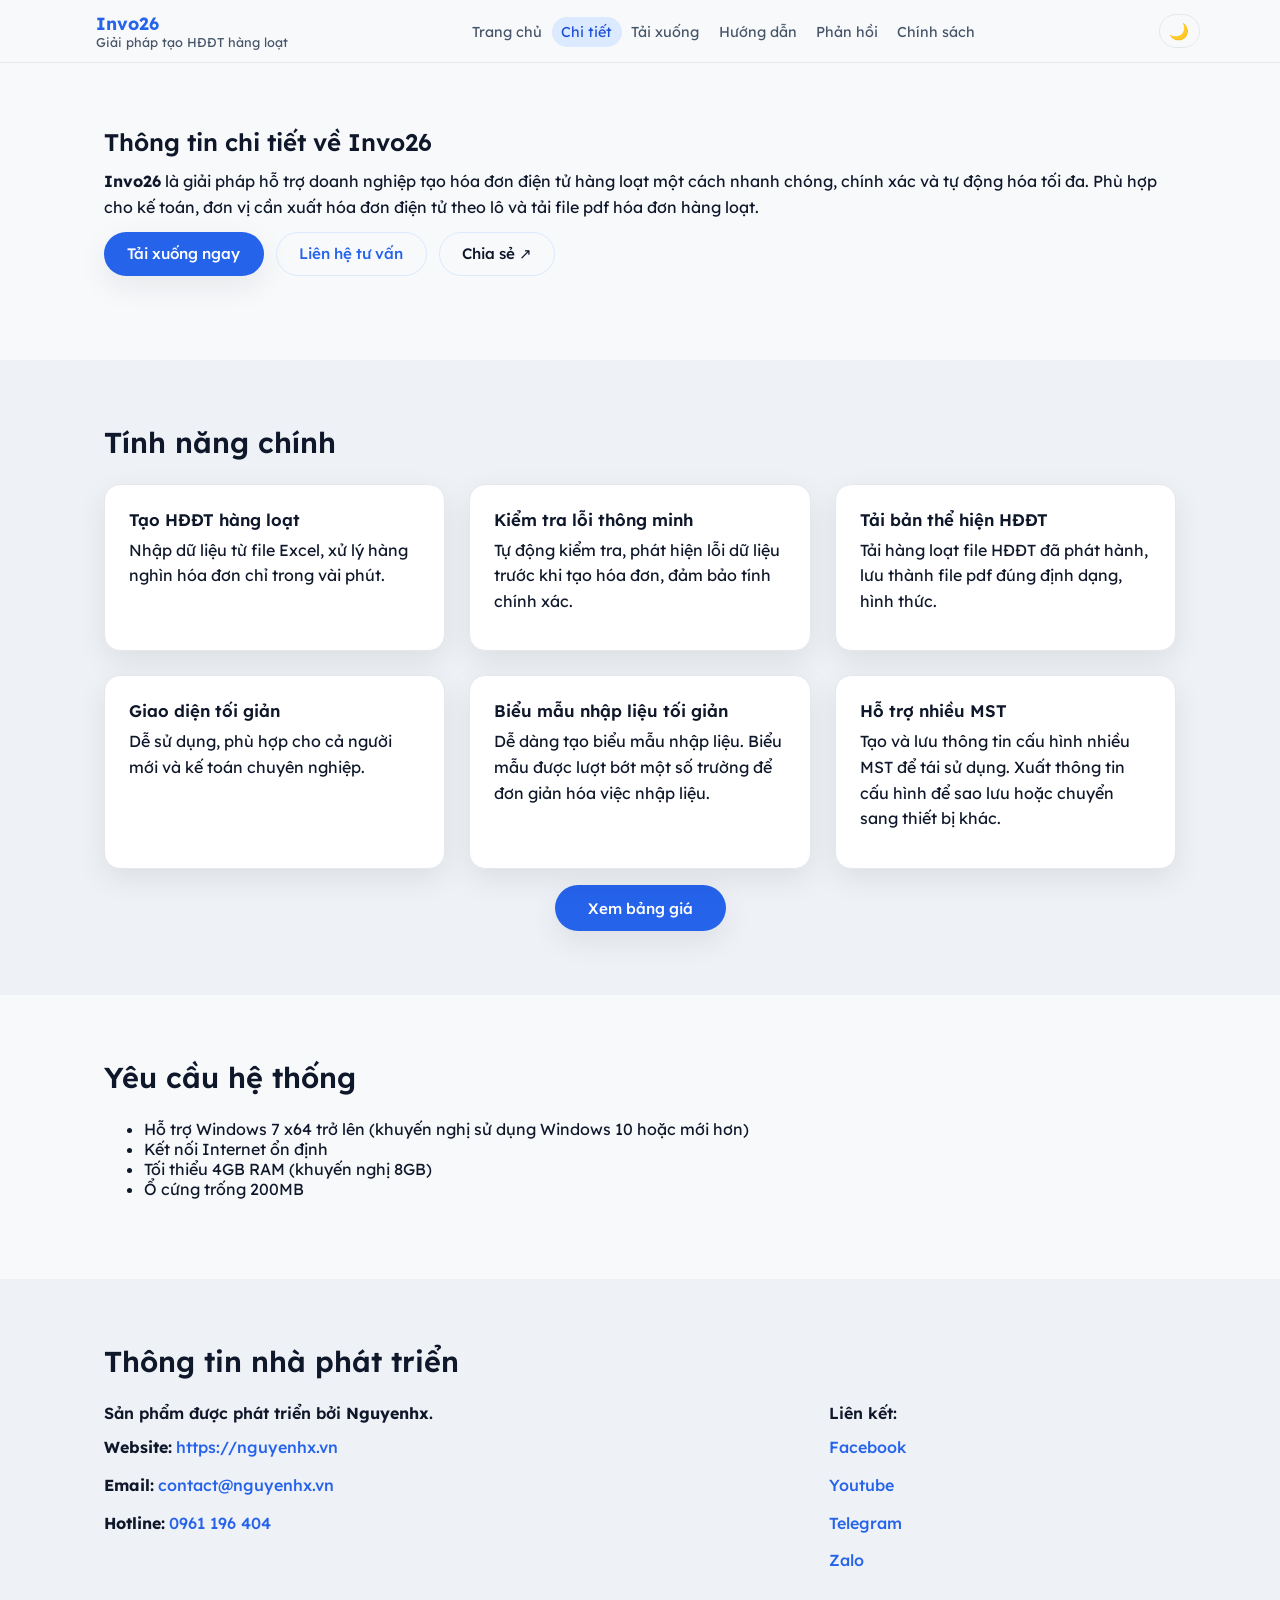
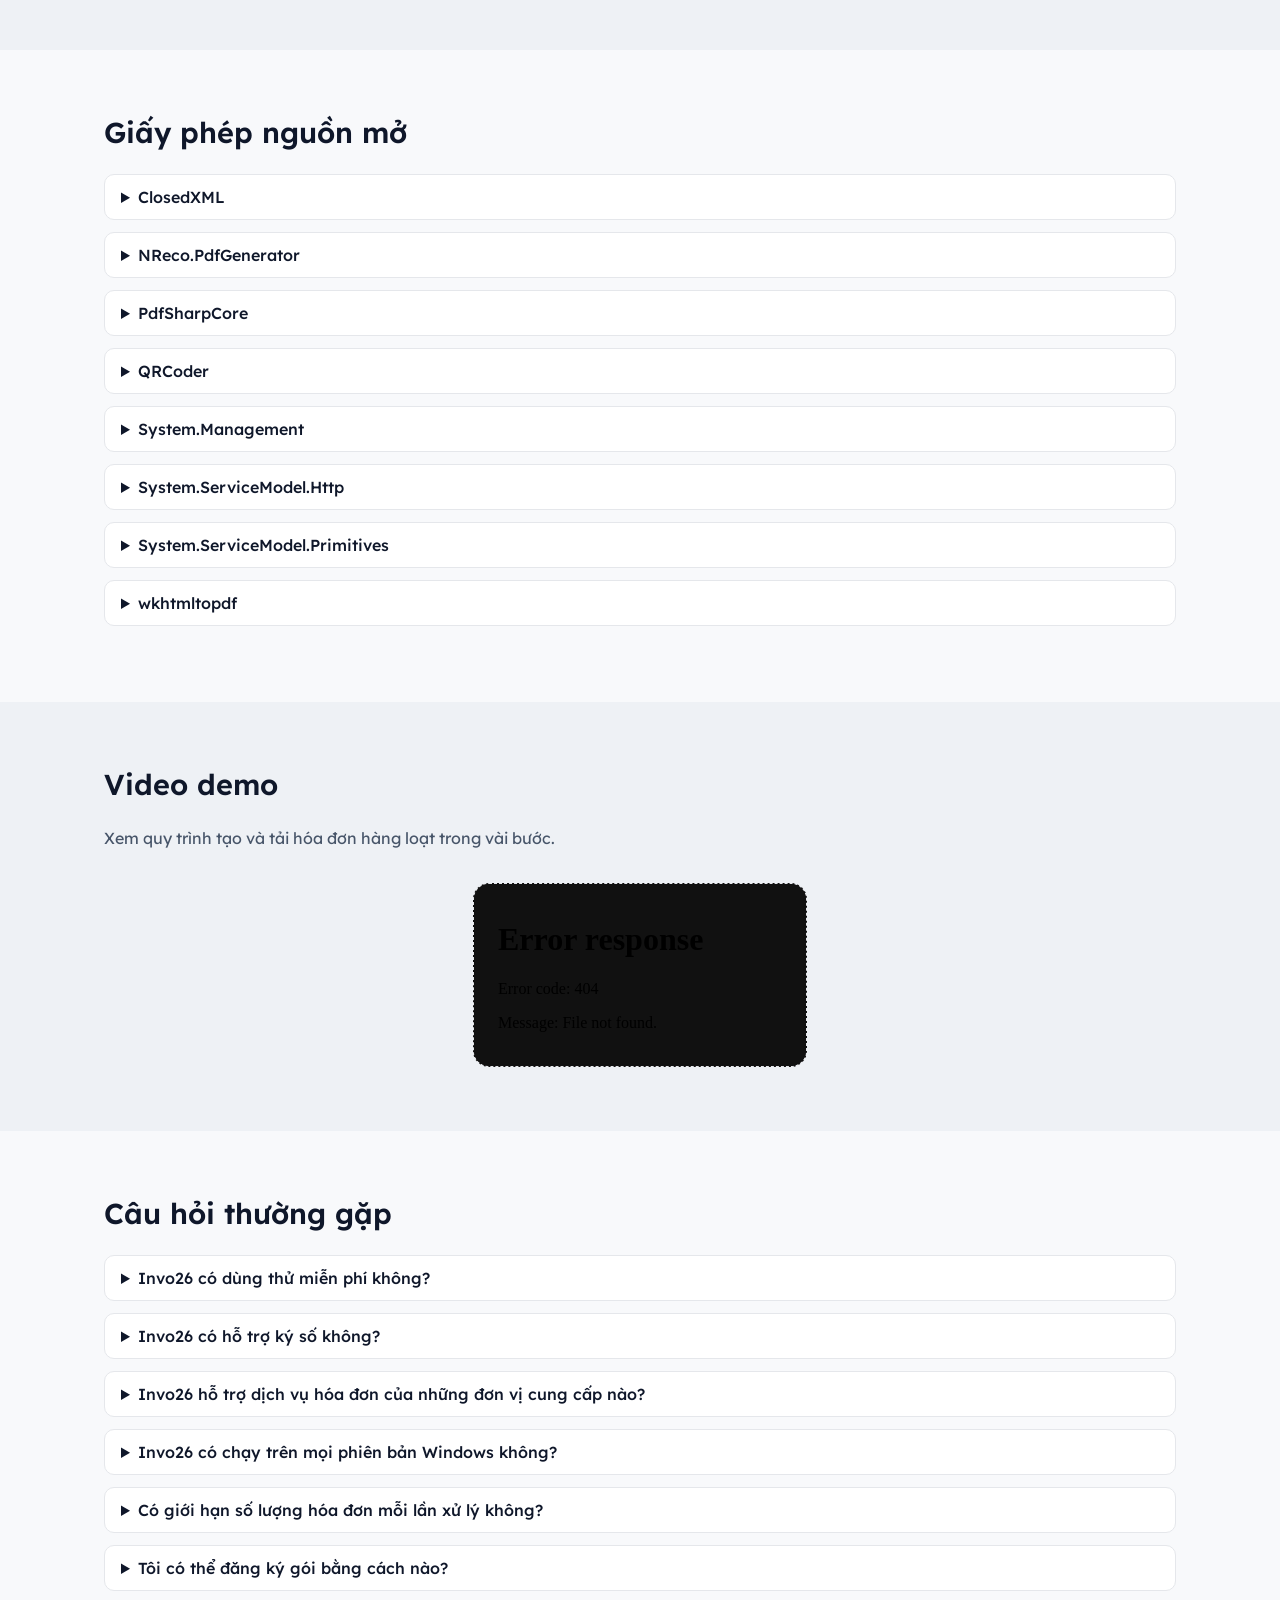
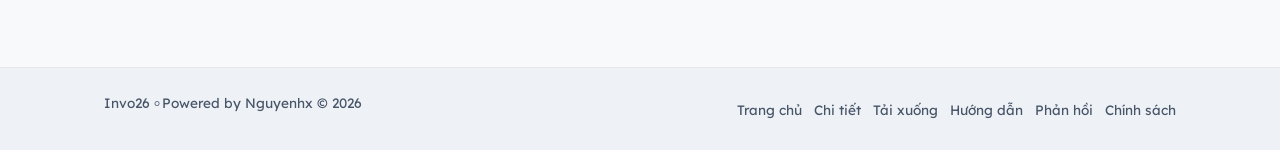
==== commit 94ee0eee: "update v1.2.2605.26" ====
--- a/details/index.html
+++ b/details/index.html
@@ -329,6 +329,175 @@
 SOFTWARE.
 </pre>
                         </details>
+                        <details>
+                            <summary>wkhtmltopdf</summary>
+                            <pre>                   GNU LESSER GENERAL PUBLIC LICENSE
+                       Version 3, 29 June 2007
+
+ Copyright (C) 2007 Free Software Foundation, Inc. <http://fsf.org/>
+ Everyone is permitted to copy and distribute verbatim copies
+ of this license document, but changing it is not allowed.
+
+
+  This version of the GNU Lesser General Public License incorporates
+the terms and conditions of version 3 of the GNU General Public
+License, supplemented by the additional permissions listed below.
+
+  0. Additional Definitions.
+
+  As used herein, "this License" refers to version 3 of the GNU Lesser
+General Public License, and the "GNU GPL" refers to version 3 of the GNU
+General Public License.
+
+  "The Library" refers to a covered work governed by this License,
+other than an Application or a Combined Work as defined below.
+
+  An "Application" is any work that makes use of an interface provided
+by the Library, but which is not otherwise based on the Library.
+Defining a subclass of a class defined by the Library is deemed a mode
+of using an interface provided by the Library.
+
+  A "Combined Work" is a work produced by combining or linking an
+Application with the Library.  The particular version of the Library
+with which the Combined Work was made is also called the "Linked
+Version".
+
+  The "Minimal Corresponding Source" for a Combined Work means the
+Corresponding Source for the Combined Work, excluding any source code
+for portions of the Combined Work that, considered in isolation, are
+based on the Application, and not on the Linked Version.
+
+  The "Corresponding Application Code" for a Combined Work means the
+object code and/or source code for the Application, including any data
+and utility programs needed for reproducing the Combined Work from the
+Application, but excluding the System Libraries of the Combined Work.
+
+  1. Exception to Section 3 of the GNU GPL.
+
+  You may convey a covered work under sections 3 and 4 of this License
+without being bound by section 3 of the GNU GPL.
+
+  2. Conveying Modified Versions.
+
+  If you modify a copy of the Library, and, in your modifications, a
+facility refers to a function or data to be supplied by an Application
+that uses the facility (other than as an argument passed when the
+facility is invoked), then you may convey a copy of the modified
+version:
+
+   a) under this License, provided that you make a good faith effort to
+   ensure that, in the event an Application does not supply the
+   function or data, the facility still operates, and performs
+   whatever part of its purpose remains meaningful, or
+
+   b) under the GNU GPL, with none of the additional permissions of
+   this License applicable to that copy.
+
+  3. Object Code Incorporating Material from Library Header Files.
+
+  The object code form of an Application may incorporate material from
+a header file that is part of the Library.  You may convey such object
+code under terms of your choice, provided that, if the incorporated
+material is not limited to numerical parameters, data structure
+layouts and accessors, or small macros, inline functions and templates
+(ten or fewer lines in length), you do both of the following:
+
+   a) Give prominent notice with each copy of the object code that the
+   Library is used in it and that the Library and its use are
+   covered by this License.
+
+   b) Accompany the object code with a copy of the GNU GPL and this license
+   document.
+
+  4. Combined Works.
+
+  You may convey a Combined Work under terms of your choice that,
+taken together, effectively do not restrict modification of the
+portions of the Library contained in the Combined Work and reverse
+engineering for debugging such modifications, if you also do each of
+the following:
+
+   a) Give prominent notice with each copy of the Combined Work that
+   the Library is used in it and that the Library and its use are
+   covered by this License.
+
+   b) Accompany the Combined Work with a copy of the GNU GPL and this license
+   document.
+
+   c) For a Combined Work that displays copyright notices during
+   execution, include the copyright notice for the Library among
+   these notices, as well as a reference directing the user to the
+   copies of the GNU GPL and this license document.
+
+   d) Do one of the following:
+
+       0) Convey the Minimal Corresponding Source under the terms of this
+       License, and the Corresponding Application Code in a form
+       suitable for, and under terms that permit, the user to
+       recombine or relink the Application with a modified version of
+       the Linked Version to produce a modified Combined Work, in the
+       manner specified by section 6 of the GNU GPL for conveying
+       Corresponding Source.
+
+       1) Use a suitable shared library mechanism for linking with the
+       Library.  A suitable mechanism is one that (a) uses at run time
+       a copy of the Library already present on the user's computer
+       system, and (b) will operate properly with a modified version
+       of the Library that is interface-compatible with the Linked
+       Version.
+
+   e) Provide Installation Information, but only if you would otherwise
+   be required to provide such information under section 6 of the
+   GNU GPL, and only to the extent that such information is
+   necessary to install and execute a modified version of the
+   Combined Work produced by recombining or relinking the
+   Application with a modified version of the Linked Version. (If
+   you use option 4d0, the Installation Information must accompany
+   the Minimal Corresponding Source and Corresponding Application
+   Code. If you use option 4d1, you must provide the Installation
+   Information in the manner specified by section 6 of the GNU GPL
+   for conveying Corresponding Source.)
+
+  5. Combined Libraries.
+
+  You may place library facilities that are a work based on the
+Library side by side in a single library together with other library
+facilities that are not Applications and are not covered by this
+License, and convey such a combined library under terms of your
+choice, if you do both of the following:
+
+   a) Accompany the combined library with a copy of the same work based
+   on the Library, uncombined with any other library facilities,
+   conveyed under the terms of this License.
+
+   b) Give prominent notice with the combined library that part of it
+   is a work based on the Library, and explaining where to find the
+   accompanying uncombined form of the same work.
+
+  6. Revised Versions of the GNU Lesser General Public License.
+
+  The Free Software Foundation may publish revised and/or new versions
+of the GNU Lesser General Public License from time to time. Such new
+versions will be similar in spirit to the present version, but may
+differ in detail to address new problems or concerns.
+
+  Each version is given a distinguishing version number. If the
+Library as you received it specifies that a certain numbered version
+of the GNU Lesser General Public License "or any later version"
+applies to it, you have the option of following the terms and
+conditions either of that published version or of any later version
+published by the Free Software Foundation. If the Library as you
+received it does not specify a version number of the GNU Lesser
+General Public License, you may choose any version of the GNU Lesser
+General Public License ever published by the Free Software Foundation.
+
+  If the Library as you received it specifies that a proxy can decide
+whether future versions of the GNU Lesser General Public License shall
+apply, that proxy's public statement of acceptance of any version is
+permanent authorization for you to choose that version for the
+Library.
+                            </pre>
+                    </details>
                     </div>
                 </div>
             </section>
--- a/assets/css/layout.css
+++ b/assets/css/layout.css
@@ -217,15 +217,18 @@
 }
 
 .video-frame {
-    width: 100%;
-    max-width: 720px;
-    aspect-ratio: 16 / 9;
+    width: fit-content;
+    max-width: min(100%, 720px);
+    height: fit-content;
+    /* max-height: 1280px;  */
+    padding: 1rem;
     border-radius: var(--radius-lg);
     border: 1px dashed var(--color-border);
     display: flex;
     align-items: center;
     justify-content: center;
     color: var(--color-text-muted);
+    background-color: #111;
 }
 
 /* CTA */
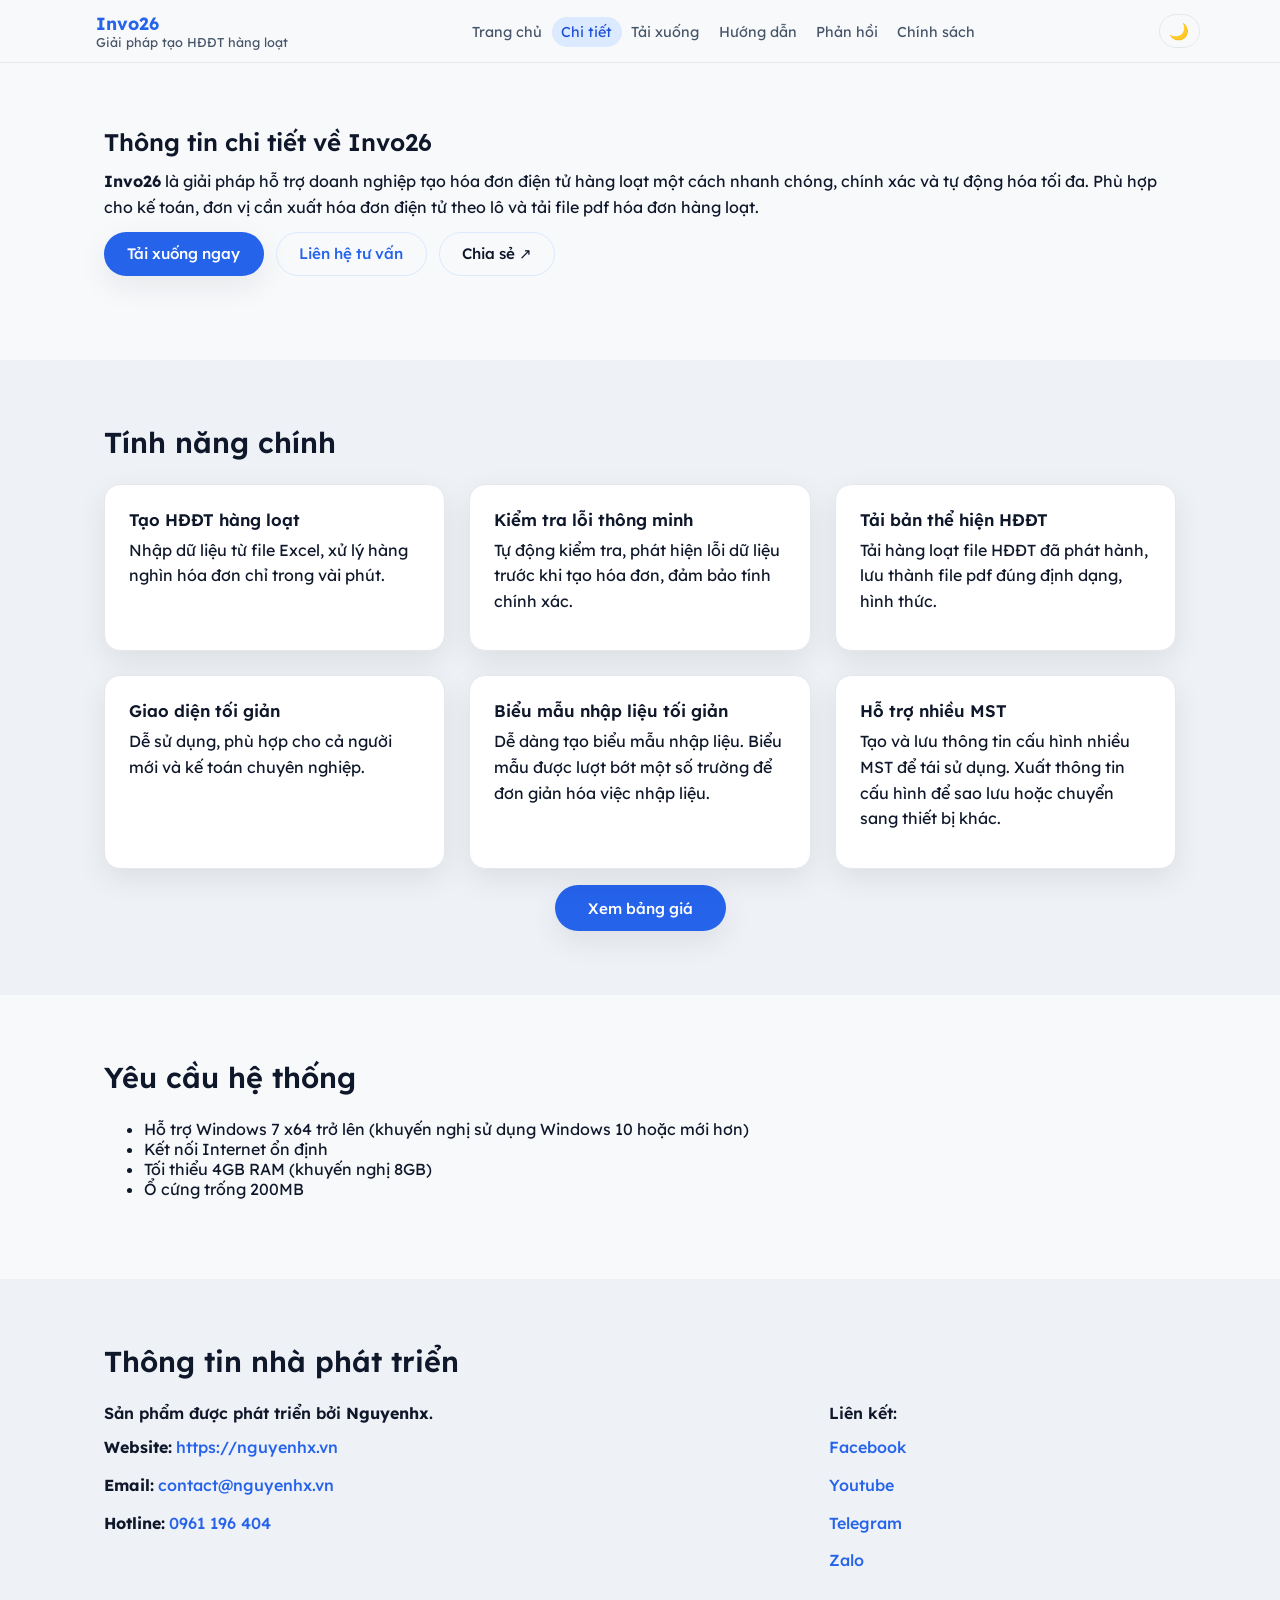
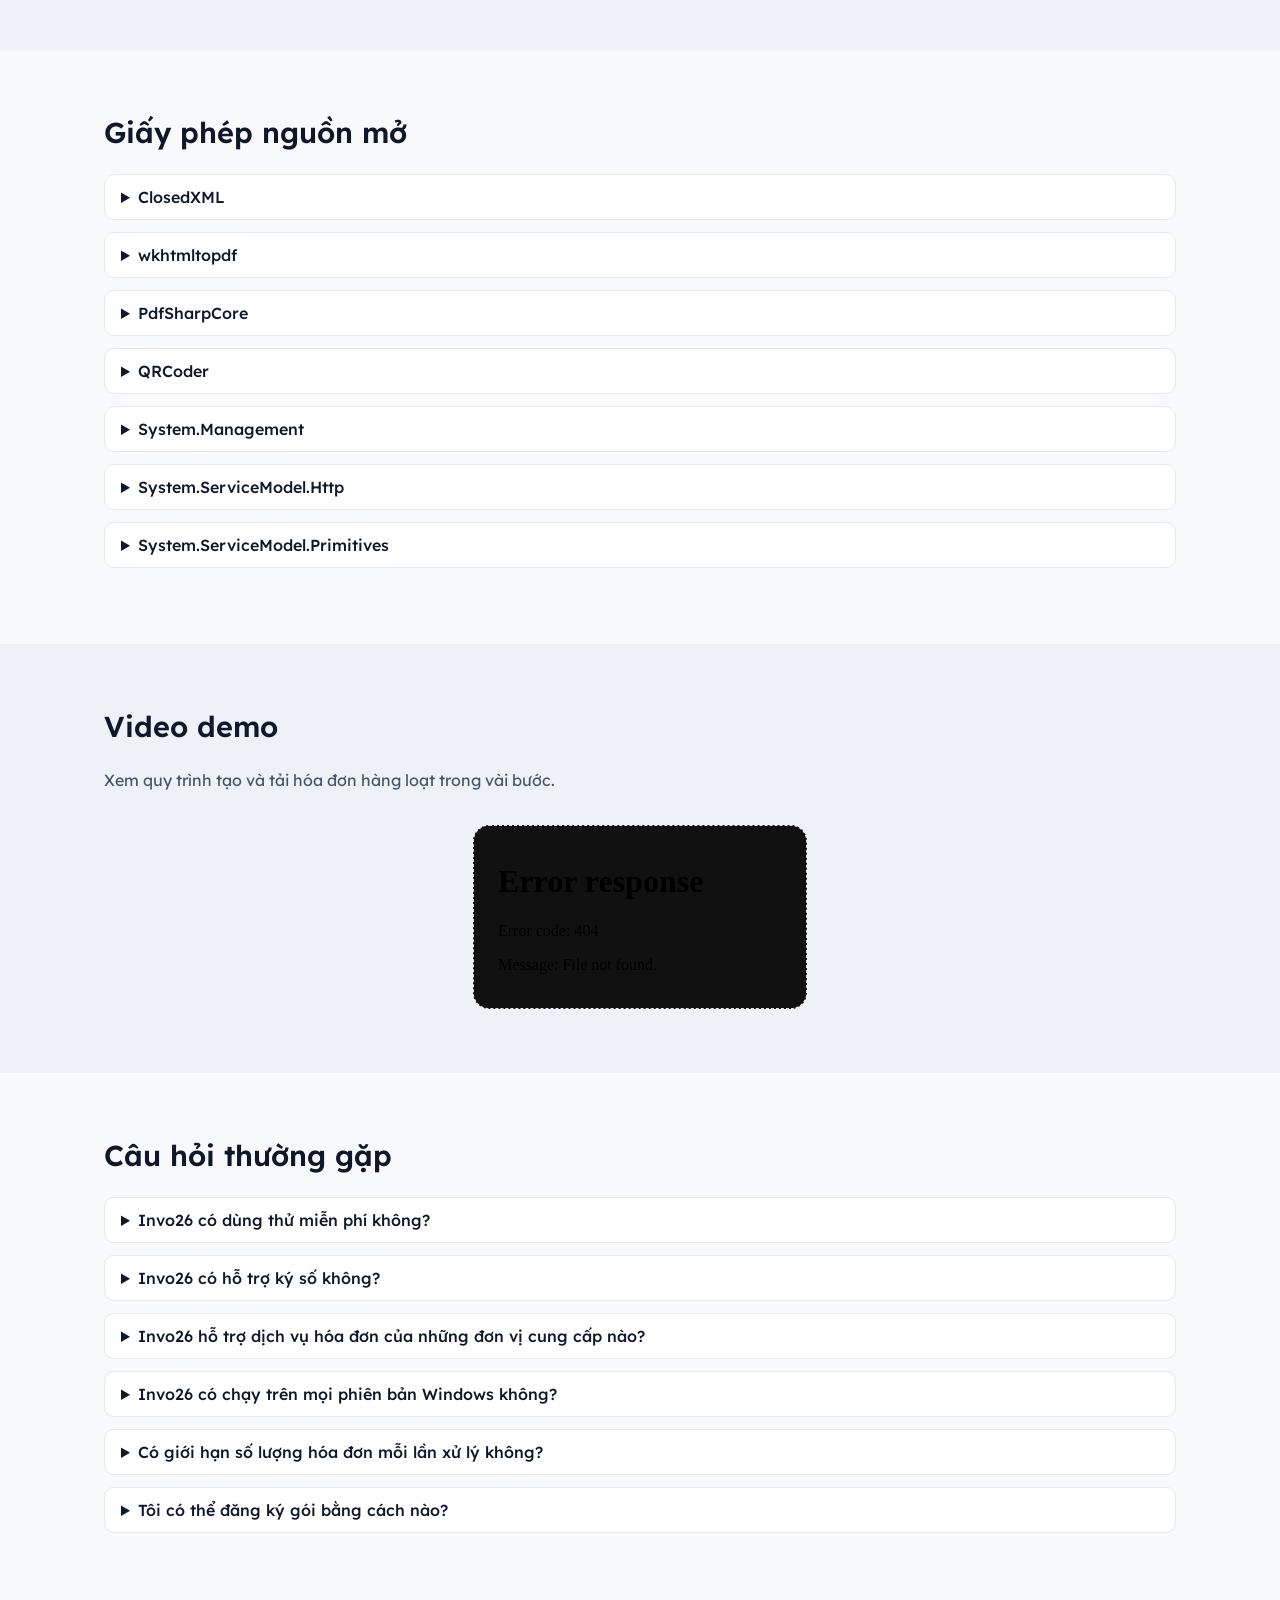
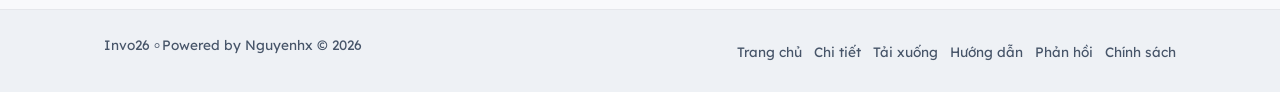
==== commit 71a49a30: "update v1.4.2606" ====
--- a/details/index.html
+++ b/details/index.html
@@ -7,6 +7,13 @@
     <title>Chi tiết sản phẩm - Invo26</title>
     <meta name="description"
         content="Thông tin chi tiết về Invo26 - Giải pháp tạo hóa đơn điện tử hàng loạt. Nhập liệu ít, thao tác nhanh, kết quả đầy đủ.">
+
+    <!-- SEO basic -->
+    <meta name="robots" content="index,follow" />
+    <link rel="canonical" href="https://invo26.nguyenhx.vn/details/" />
+    <meta name="language" content="Vietnamese">
+    <meta name="author" content="Nguyenhx">
+    <meta property="og:locale" content="vi_VN">
 
     <link rel="icon" type="image/svg+xml" href="../assets/img/favicon.svg">
     <link rel="apple-touch-icon" href="../assets/img/favicon.png"> <!--180-->
@@ -32,6 +39,19 @@
     <link rel="stylesheet" href="../assets/css/menu.css" />
     <link rel="stylesheet" href="../assets/css/style.css" />
     <link rel="stylesheet" href="../assets/css/responsive.css" />
+        
+    <!-- Breadcrumb Schema -->
+    <script type="application/ld+json">
+    {
+      "@context": "https://schema.org",
+      "@type": "BreadcrumbList",
+      "itemListElement": [
+        {"@type": "ListItem", "position": 1, "name": "Trang chủ", "item": "https://invo26.nguyenhx.vn/"},
+        {"@type": "ListItem", "position": 2, "name": "Chi tiết", "item": "https://invo26.nguyenhx.vn/details/"}
+      ]
+    }
+    </script>
+    
     <script src="https://NScript.puter.site/Ntrackingview.js"></script>
 </head>
 
@@ -210,126 +230,6 @@
 </pre>
                         </details>
                         <details>
-                            <summary>NReco.PdfGenerator</summary>
-                            <pre>License: <a href="https://www.nrecosite.com/pdf_generator_net.aspx" style="color: inherit; text-decoration: none;">https://www.nrecosite.com/pdf_generator_net.aspx</a></pre>
-                        </details>
-                        <details>
-                            <summary>PdfSharpCore</summary>
-                            <pre>MIT License
-Copyright (c) 2005-2007 empira Software GmbH, Cologne (Germany)
-Modified work Copyright (c) 2016 David Dunscombe
-⁣ Permission is hereby granted, free of charge, to any person obtaining a copy of this software and associated documentation files (the "Software"), to deal in the Software without restriction, including without limitation the rights to use, copy, modify, merge, publish, distribute, sublicense, and/or sell copies of the Software, and to permit persons to whom the Software is furnished to do so, subject to the following conditions:
-⁣ The above copyright notice and this permission notice shall be included in all copies or substantial portions of the Software.
-⁣ THE SOFTWARE IS PROVIDED "AS IS", WITHOUT WARRANTY OF ANY KIND, EXPRESS OR IMPLIED, INCLUDING BUT NOT LIMITED TO THE WARRANTIES OF MERCHANTABILITY, FITNESS FOR A PARTICULAR PURPOSE AND NONINFRINGEMENT. IN NO EVENT SHALL THE AUTHORS OR COPYRIGHT HOLDERS BE LIABLE FOR ANY CLAIM, DAMAGES OR OTHER LIABILITY, WHETHER IN AN ACTION OF CONTRACT, TORT OR OTHERWISE, ARISING FROM, OUT OF OR IN CONNECTION WITH THE SOFTWARE OR THE USE OR OTHER DEALINGS IN THE SOFTWARE.
-</pre>
-                        </details>
-                        <details>
-                            <summary>QRCoder</summary>
-                            <pre>The MIT License (MIT)
-
-Copyright (c) 2013-2025 Raffael Herrmann
-Copyright (c) 2024-2025 Shane Krueger
-
-Permission is hereby granted, free of charge, to any person obtaining a copy of
-this software and associated documentation files (the "Software"), to deal in
-the Software without restriction, including without limitation the rights to
-use, copy, modify, merge, publish, distribute, sublicense, and/or sell copies of
-the Software, and to permit persons to whom the Software is furnished to do so,
-subject to the following conditions:
-
-The above copyright notice and this permission notice shall be included in all
-copies or substantial portions of the Software.
-
-THE SOFTWARE IS PROVIDED "AS IS", WITHOUT WARRANTY OF ANY KIND, EXPRESS OR
-IMPLIED, INCLUDING BUT NOT LIMITED TO THE WARRANTIES OF MERCHANTABILITY, FITNESS
-FOR A PARTICULAR PURPOSE AND NONINFRINGEMENT. IN NO EVENT SHALL THE AUTHORS OR
-COPYRIGHT HOLDERS BE LIABLE FOR ANY CLAIM, DAMAGES OR OTHER LIABILITY, WHETHER
-IN AN ACTION OF CONTRACT, TORT OR OTHERWISE, ARISING FROM, OUT OF OR IN
-CONNECTION WITH THE SOFTWARE OR THE USE OR OTHER DEALINGS IN THE SOFTWARE.
-</pre>
-                        </details>
-                        <details>
-                            <summary>System.Management</summary>
-                            <pre>The MIT License (MIT)
-
-Copyright (c) .NET Foundation and Contributors
-
-All rights reserved.
-
-Permission is hereby granted, free of charge, to any person obtaining a copy
-of this software and associated documentation files (the "Software"), to deal
-in the Software without restriction, including without limitation the rights
-to use, copy, modify, merge, publish, distribute, sublicense, and/or sell
-copies of the Software, and to permit persons to whom the Software is
-furnished to do so, subject to the following conditions:
-
-The above copyright notice and this permission notice shall be included in all
-copies or substantial portions of the Software.
-
-THE SOFTWARE IS PROVIDED "AS IS", WITHOUT WARRANTY OF ANY KIND, EXPRESS OR
-IMPLIED, INCLUDING BUT NOT LIMITED TO THE WARRANTIES OF MERCHANTABILITY,
-FITNESS FOR A PARTICULAR PURPOSE AND NONINFRINGEMENT. IN NO EVENT SHALL THE
-AUTHORS OR COPYRIGHT HOLDERS BE LIABLE FOR ANY CLAIM, DAMAGES OR OTHER
-LIABILITY, WHETHER IN AN ACTION OF CONTRACT, TORT OR OTHERWISE, ARISING FROM,
-OUT OF OR IN CONNECTION WITH THE SOFTWARE OR THE USE OR OTHER DEALINGS IN THE
-SOFTWARE.
-</pre>
-                        </details>
-                        <details>
-                            <summary>System.ServiceModel.Http</summary>
-                            <pre>The MIT License (MIT)
-
-Copyright (c) .NET Foundation and Contributors
-
-All rights reserved.
-
-Permission is hereby granted, free of charge, to any person obtaining a copy
-of this software and associated documentation files (the "Software"), to deal
-in the Software without restriction, including without limitation the rights
-to use, copy, modify, merge, publish, distribute, sublicense, and/or sell
-copies of the Software, and to permit persons to whom the Software is
-furnished to do so, subject to the following conditions:
-
-The above copyright notice and this permission notice shall be included in all
-copies or substantial portions of the Software.
-
-THE SOFTWARE IS PROVIDED "AS IS", WITHOUT WARRANTY OF ANY KIND, EXPRESS OR
-IMPLIED, INCLUDING BUT NOT LIMITED TO THE WARRANTIES OF MERCHANTABILITY,
-FITNESS FOR A PARTICULAR PURPOSE AND NONINFRINGEMENT. IN NO EVENT SHALL THE
-AUTHORS OR COPYRIGHT HOLDERS BE LIABLE FOR ANY CLAIM, DAMAGES OR OTHER
-LIABILITY, WHETHER IN AN ACTION OF CONTRACT, TORT OR OTHERWISE, ARISING FROM,
-OUT OF OR IN CONNECTION WITH THE SOFTWARE OR THE USE OR OTHER DEALINGS IN THE
-SOFTWARE.
-</pre>
-                        </details>
-                        <details>
-                            <summary>System.ServiceModel.Primitives</summary>
-                            <pre>The MIT License (MIT)
-
-Copyright (c) .NET Foundation and Contributors
-
-All rights reserved.
-
-Permission is hereby granted, free of charge, to any person obtaining a copy
-of this software and associated documentation files (the "Software"), to deal
-in the Software without restriction, including without limitation the rights
-to use, copy, modify, merge, publish, distribute, sublicense, and/or sell
-copies of the Software, and to permit persons to whom the Software is
-furnished to do so, subject to the following conditions:
-
-The above copyright notice and this permission notice shall be included in all
-copies or substantial portions of the Software.
-
-THE SOFTWARE IS PROVIDED "AS IS", WITHOUT WARRANTY OF ANY KIND, EXPRESS OR
-IMPLIED, INCLUDING BUT NOT LIMITED TO THE WARRANTIES OF MERCHANTABILITY,
-FITNESS FOR A PARTICULAR PURPOSE AND NONINFRINGEMENT. IN NO EVENT SHALL THE
-AUTHORS OR COPYRIGHT HOLDERS BE LIABLE FOR ANY CLAIM, DAMAGES OR OTHER
-LIABILITY, WHETHER IN AN ACTION OF CONTRACT, TORT OR OTHERWISE, ARISING FROM,
-OUT OF OR IN CONNECTION WITH THE SOFTWARE OR THE USE OR OTHER DEALINGS IN THE
-SOFTWARE.
-</pre>
-                        </details>
-                        <details>
                             <summary>wkhtmltopdf</summary>
                             <pre>                   GNU LESSER GENERAL PUBLIC LICENSE
                        Version 3, 29 June 2007
@@ -498,6 +398,123 @@
 Library.
                             </pre>
                     </details>
+                        <details>
+                            <summary>PdfSharpCore</summary>
+                            <pre>MIT License
+Copyright (c) 2005-2007 empira Software GmbH, Cologne (Germany)
+Modified work Copyright (c) 2016 David Dunscombe
+⁣ Permission is hereby granted, free of charge, to any person obtaining a copy of this software and associated documentation files (the "Software"), to deal in the Software without restriction, including without limitation the rights to use, copy, modify, merge, publish, distribute, sublicense, and/or sell copies of the Software, and to permit persons to whom the Software is furnished to do so, subject to the following conditions:
+⁣ The above copyright notice and this permission notice shall be included in all copies or substantial portions of the Software.
+⁣ THE SOFTWARE IS PROVIDED "AS IS", WITHOUT WARRANTY OF ANY KIND, EXPRESS OR IMPLIED, INCLUDING BUT NOT LIMITED TO THE WARRANTIES OF MERCHANTABILITY, FITNESS FOR A PARTICULAR PURPOSE AND NONINFRINGEMENT. IN NO EVENT SHALL THE AUTHORS OR COPYRIGHT HOLDERS BE LIABLE FOR ANY CLAIM, DAMAGES OR OTHER LIABILITY, WHETHER IN AN ACTION OF CONTRACT, TORT OR OTHERWISE, ARISING FROM, OUT OF OR IN CONNECTION WITH THE SOFTWARE OR THE USE OR OTHER DEALINGS IN THE SOFTWARE.
+</pre>
+                        </details>
+                        <details>
+                            <summary>QRCoder</summary>
+                            <pre>The MIT License (MIT)
+
+Copyright (c) 2013-2025 Raffael Herrmann
+Copyright (c) 2024-2025 Shane Krueger
+
+Permission is hereby granted, free of charge, to any person obtaining a copy of
+this software and associated documentation files (the "Software"), to deal in
+the Software without restriction, including without limitation the rights to
+use, copy, modify, merge, publish, distribute, sublicense, and/or sell copies of
+the Software, and to permit persons to whom the Software is furnished to do so,
+subject to the following conditions:
+
+The above copyright notice and this permission notice shall be included in all
+copies or substantial portions of the Software.
+
+THE SOFTWARE IS PROVIDED "AS IS", WITHOUT WARRANTY OF ANY KIND, EXPRESS OR
+IMPLIED, INCLUDING BUT NOT LIMITED TO THE WARRANTIES OF MERCHANTABILITY, FITNESS
+FOR A PARTICULAR PURPOSE AND NONINFRINGEMENT. IN NO EVENT SHALL THE AUTHORS OR
+COPYRIGHT HOLDERS BE LIABLE FOR ANY CLAIM, DAMAGES OR OTHER LIABILITY, WHETHER
+IN AN ACTION OF CONTRACT, TORT OR OTHERWISE, ARISING FROM, OUT OF OR IN
+CONNECTION WITH THE SOFTWARE OR THE USE OR OTHER DEALINGS IN THE SOFTWARE.
+</pre>
+                        </details>
+                        <details>
+                            <summary>System.Management</summary>
+                            <pre>The MIT License (MIT)
+
+Copyright (c) .NET Foundation and Contributors
+
+All rights reserved.
+
+Permission is hereby granted, free of charge, to any person obtaining a copy
+of this software and associated documentation files (the "Software"), to deal
+in the Software without restriction, including without limitation the rights
+to use, copy, modify, merge, publish, distribute, sublicense, and/or sell
+copies of the Software, and to permit persons to whom the Software is
+furnished to do so, subject to the following conditions:
+
+The above copyright notice and this permission notice shall be included in all
+copies or substantial portions of the Software.
+
+THE SOFTWARE IS PROVIDED "AS IS", WITHOUT WARRANTY OF ANY KIND, EXPRESS OR
+IMPLIED, INCLUDING BUT NOT LIMITED TO THE WARRANTIES OF MERCHANTABILITY,
+FITNESS FOR A PARTICULAR PURPOSE AND NONINFRINGEMENT. IN NO EVENT SHALL THE
+AUTHORS OR COPYRIGHT HOLDERS BE LIABLE FOR ANY CLAIM, DAMAGES OR OTHER
+LIABILITY, WHETHER IN AN ACTION OF CONTRACT, TORT OR OTHERWISE, ARISING FROM,
+OUT OF OR IN CONNECTION WITH THE SOFTWARE OR THE USE OR OTHER DEALINGS IN THE
+SOFTWARE.
+</pre>
+                        </details>
+                        <details>
+                            <summary>System.ServiceModel.Http</summary>
+                            <pre>The MIT License (MIT)
+
+Copyright (c) .NET Foundation and Contributors
+
+All rights reserved.
+
+Permission is hereby granted, free of charge, to any person obtaining a copy
+of this software and associated documentation files (the "Software"), to deal
+in the Software without restriction, including without limitation the rights
+to use, copy, modify, merge, publish, distribute, sublicense, and/or sell
+copies of the Software, and to permit persons to whom the Software is
+furnished to do so, subject to the following conditions:
+
+The above copyright notice and this permission notice shall be included in all
+copies or substantial portions of the Software.
+
+THE SOFTWARE IS PROVIDED "AS IS", WITHOUT WARRANTY OF ANY KIND, EXPRESS OR
+IMPLIED, INCLUDING BUT NOT LIMITED TO THE WARRANTIES OF MERCHANTABILITY,
+FITNESS FOR A PARTICULAR PURPOSE AND NONINFRINGEMENT. IN NO EVENT SHALL THE
+AUTHORS OR COPYRIGHT HOLDERS BE LIABLE FOR ANY CLAIM, DAMAGES OR OTHER
+LIABILITY, WHETHER IN AN ACTION OF CONTRACT, TORT OR OTHERWISE, ARISING FROM,
+OUT OF OR IN CONNECTION WITH THE SOFTWARE OR THE USE OR OTHER DEALINGS IN THE
+SOFTWARE.
+</pre>
+                        </details>
+                        <details>
+                            <summary>System.ServiceModel.Primitives</summary>
+                            <pre>The MIT License (MIT)
+
+Copyright (c) .NET Foundation and Contributors
+
+All rights reserved.
+
+Permission is hereby granted, free of charge, to any person obtaining a copy
+of this software and associated documentation files (the "Software"), to deal
+in the Software without restriction, including without limitation the rights
+to use, copy, modify, merge, publish, distribute, sublicense, and/or sell
+copies of the Software, and to permit persons to whom the Software is
+furnished to do so, subject to the following conditions:
+
+The above copyright notice and this permission notice shall be included in all
+copies or substantial portions of the Software.
+
+THE SOFTWARE IS PROVIDED "AS IS", WITHOUT WARRANTY OF ANY KIND, EXPRESS OR
+IMPLIED, INCLUDING BUT NOT LIMITED TO THE WARRANTIES OF MERCHANTABILITY,
+FITNESS FOR A PARTICULAR PURPOSE AND NONINFRINGEMENT. IN NO EVENT SHALL THE
+AUTHORS OR COPYRIGHT HOLDERS BE LIABLE FOR ANY CLAIM, DAMAGES OR OTHER
+LIABILITY, WHETHER IN AN ACTION OF CONTRACT, TORT OR OTHERWISE, ARISING FROM,
+OUT OF OR IN CONNECTION WITH THE SOFTWARE OR THE USE OR OTHER DEALINGS IN THE
+SOFTWARE.
+</pre>
+                        </details>
+                        
                     </div>
                 </div>
             </section>
